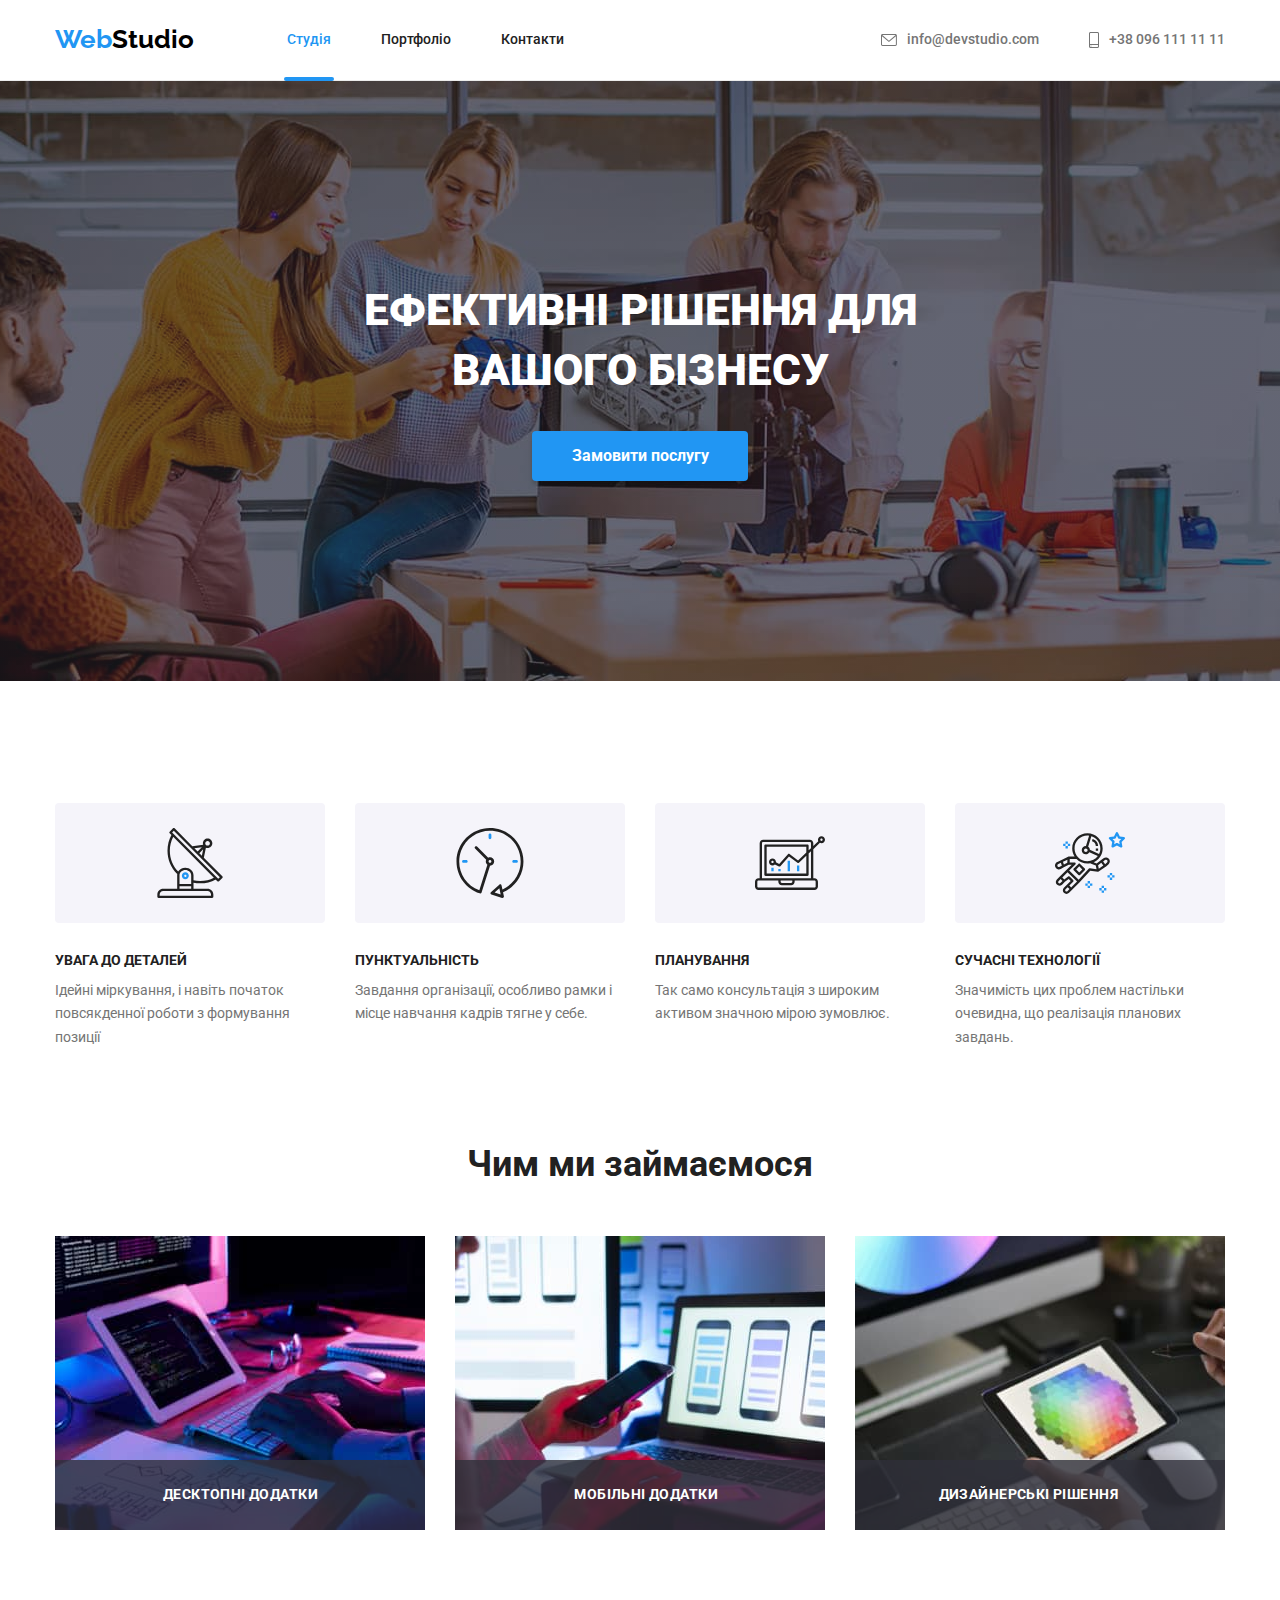
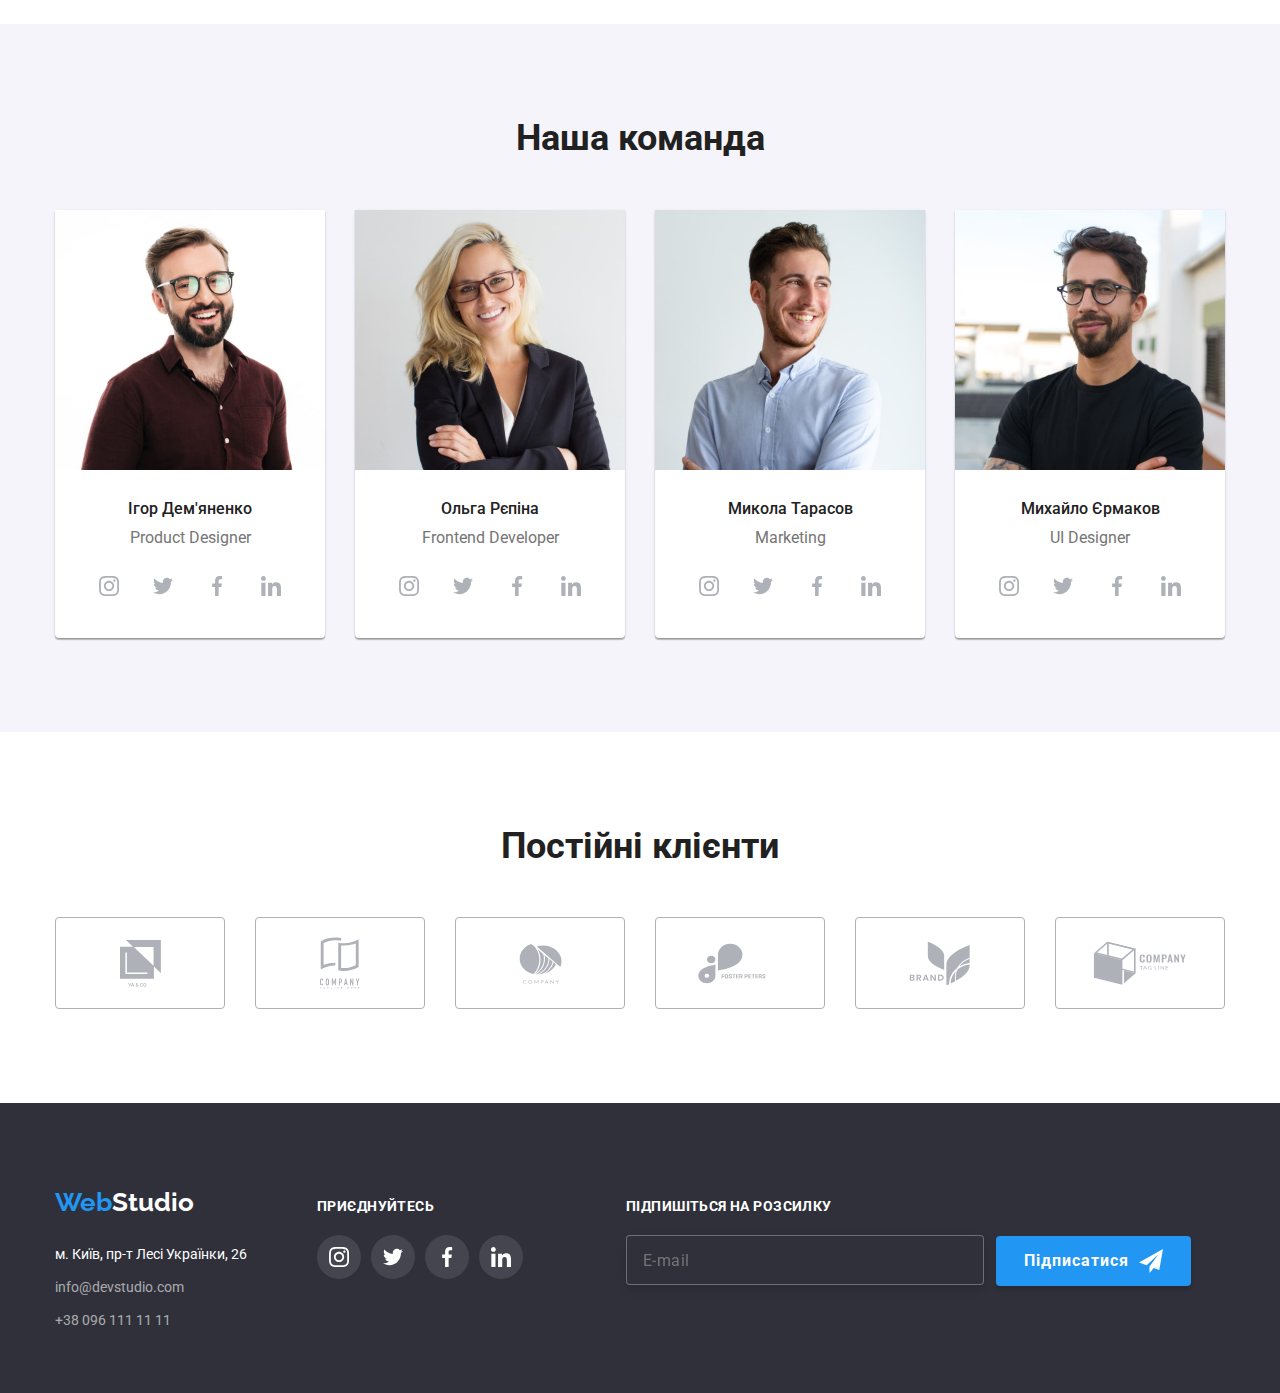
==== index.html @ d59a3d36 "Two section BEM" ====
<!DOCTYPE html>
<html lang="uk">
  <head>
    <meta charset="UTF-8" />
    <meta http-equiv="X-UA-Compatible" content="IE=edge" />
    <meta name="viewport" content="width=device-width, initial-scale=1.0" />
    <title>Студия</title>
    <link rel="preconnect" href="https://fonts.googleapis.com" />
    <link rel="preconnect" href="https://fonts.gstatic.com" crossorigin />
    <link
      href="https://fonts.googleapis.com/css2?family=Raleway:wght@700&family=Roboto:wght@400;500;700;900&display=swap"
      rel="stylesheet"
    />
    <link
      rel="stylesheet"
      href="https://cdnjs.cloudflare.com/ajax/libs/modern-normalize/1.1.0/modern-normalize.min.css"
    />
    <link rel="stylesheet" href="./css/styles.css" />
  </head>
  <body>
    <!-- Header -->
    <header class="header">
      <div class="container flex-container">
        <nav class="flex-container">
          <a href="#" class="logo">Web<span class="slogan">Studio</span></a>
          <ul class="site-nav flex-container">
            <li class="site-nav__list">
              <a href="#" class="site-nav__link site-nav__link--current"
                >Студія</a
              >
            </li>
            <li class="site-nav__list">
              <a href="./portfolio.html" class="site-nav__link">Портфоліо</a>
            </li>
            <li class="site-nav__list">
              <a href="#" class="site-nav__link">Контакти</a>
            </li>
          </ul>
        </nav>
        <ul class="auth-nav flex-container">
          <li class="auth-nav__list">
            <a href="mailto:info@devstudio.com" class="auth-nav__copy"
              ><svg width="16" height="12" class="auth-nav__envelope">
                <use xlink:href="./images/icons.svg#icon-envelope"></use></svg
              >info@devstudio.com</a
            >
          </li>
          <li class="auth-nav__list">
            <a href="tel:+380961111111" class="auth-nav__copy"
              ><svg width="10" height="16" class="auth-nav__smartphone">
                <use xlink:href="./images/icons.svg#icon-smartphone"></use></svg
              >+38 096 111 11 11</a
            >
          </li>
        </ul>
      </div>
    </header>
    <main>
      <!-- Hero -->
      <section class="section hero">
        <h1 class="heading">Ефективні рішення для вашого бізнесу</h1>
        <button type="button" class="btn" data-modal-open>
          Замовити послугу
        </button>
        <div class="backdrop is-hidden" data-modal>
          <div class="modal">
            <button class="modal__stud" data-modal-close>
              <svg width="18" height="18">
                <use xlink:href="./images/icons.svg#icon-close"></use>
              </svg>
            </button>
            <p class="modal__title">Залиште свої дані, ми вам передзвонимо</p>
            <form class="form">
              <span class="form__text">Ім'я</span>
              <label class="form__field">
                <input class="form__input" type="text" name="name" required />
                <svg width="18" height="18" class="form__svg">
                  <use xlink:href="./images/icons.svg#icon-person"></use>
                </svg>
              </label>
              <span class="form__text">Телефон</span>
              <label class="form__field">
                <input class="form__input" type="tel" name="tel" />
                <svg width="18" height="18" class="form__svg">
                  <use xlink:href="./images/icons.svg#icon-phone"></use>
                </svg>
              </label>
              <span class="form__text">Пошта</span>
              <label class="form__field">
                <input class="form__input" type="email" name="email" />
                <svg width="18" height="18" class="form__svg">
                  <use xlink:href="./images/icons.svg#icon-email"></use>
                </svg>
              </label>
              <span class="form__text">Коментар</span>
              <label class="form__field">
                <textarea
                  name="coment"
                  rows="5"
                  placeholder="Введіть текст"
                  id="coment"
                  class="form__coment"
                ></textarea>
              </label>
              <label class="form__label">
                <input type="checkbox" name="checkbox" class="form__checkbox" />
                <svg width="16" height="15" class="form__icon">
                  <use xlink:href="./images/icons.svg#icon-check"></use>
                </svg>
                <span class="form__desk"
                  >Погоджуюся з розсилкою та приймаю</span
                >
                <a href="" class="form__link">Умови договору</a></label
              >
              <button type="submit" class="submit">Відправити</button>
            </form>
          </div>
        </div>
      </section>
      <!-- One Section -->
      <section class="section features">
        <div class="container">
          <h2 class="visually-hidden">Наші особливості</h2>
          <ul class="post">
            <li class="post__list">
              <div class="post__svg">
                <svg width="70" height="70">
                  <use xlink:href="./images/icons.svg#icon-antenna"></use>
                </svg>
              </div>
              <h3 class="post__title">Увага до деталей</h3>
              <p class="post__text">
                Ідейні міркування, і навіть початок повсякденної роботи з
                формування позиції
              </p>
            </li>
            <li class="post__list">
              <div class="post__svg">
                <svg width="70" height="70">
                  <use xlink:href="./images/icons.svg#icon-clock"></use>
                </svg>
              </div>
              <h3 class="post__title">Пунктуальність</h3>
              <p class="post__text">
                Завдання організації, особливо рамки і місце навчання кадрів
                тягне у себе.
              </p>
            </li>
            <li class="post__list">
              <div class="post__svg">
                <svg width="70" height="70">
                  <use xlink:href="./images/icons.svg#icon-diagram"></use>
                </svg>
              </div>
              <h3 class="post__title">Планування</h3>
              <p class="post__text">
                Так само консультація з широким активом значною мірою зумовлює.
              </p>
            </li>
            <li class="post__list">
              <div class="post__svg">
                <svg width="70" height="70">
                  <use xlink:href="./images/icons.svg#icon-astronaut"></use>
                </svg>
              </div>
              <h3 class="post__title">Сучасні технології</h3>
              <p class="post__text">
                Значимість цих проблем настільки очевидна, що реалізація
                планових завдань.
              </p>
            </li>
          </ul>
        </div>
      </section>
      <!-- Two Section -->
      <section class="section wrap">
        <div class="container">
          <h2 class="title">Чим ми займаємося</h2>
          <ul class="label">
            <li class="label__list">
              <img
                src="./images/img1.jpg"
                alt="Планшет і клавіатура"
                width="370"
                class="label__image"
              />
              <p class="label__text">Десктопні додатки</p>
            </li>
            <li class="label__list">
              <img
                src="./images/img2.jpg"
                alt="Ноутбук"
                width="370"
                class="label__image"
              />
              <p class="label__text">Мобільні додатки</p>
            </li>
            <li class="label__list">
              <img
                src="./images/img3.jpg"
                alt="Планшет"
                width="370"
                class="label__image"
              />
              <p class="label__text">Дизайнерські рішення</p>
            </li>
          </ul>
        </div>
      </section>
      <!-- Three Section -->
      <section class="section team">
        <div class="container">
          <h2 class="title">Наша команда</h2>
          <ul class="list-ttl">
            <li class="items">
              <img
                src="./images/img4.jpg"
                alt="Дизайнер продукту"
                width="270"
                class="img"
              />
              <h3 class="team-title">Ігор Дем'яненко</h3>
              <p class="team-sub" lang="en">Product Designer</p>
              <ul class="team-social">
                <li class="social-item">
                  <a class="icon-shape" href=""
                    ><svg
                      viewBox="0 0 100 100"
                      width="20"
                      height="20"
                      class="shape-item"
                    >
                      <use
                        xlink:href="./images/icons.svg#icon-instagram"
                      ></use></svg
                  ></a>
                </li>
                <li class="social-item">
                  <a class="icon-shape" href=""
                    ><svg
                      viewBox="0 0 100 100"
                      width="20"
                      height="20"
                      class="shape-item"
                    >
                      <use
                        xlink:href="./images/icons.svg#icon-twitter"
                      ></use></svg
                  ></a>
                </li>
                <li class="social-item">
                  <a class="icon-shape" href=""
                    ><svg
                      viewBox="0 0 100 100"
                      width="20"
                      height="20"
                      class="shape-item"
                    >
                      <use
                        xlink:href="./images/icons.svg#icon-facebook"
                      ></use></svg
                  ></a>
                </li>
                <li class="social-item">
                  <a class="icon-shape" href=""
                    ><svg
                      viewBox="0 0 100 100"
                      width="20"
                      height="20"
                      class="shape-item"
                    >
                      <use
                        xlink:href="./images/icons.svg#icon-linkedin"
                      ></use></svg
                  ></a>
                </li>
              </ul>
            </li>
            <li class="items">
              <img
                src="./images/img22.jpg"
                alt="Розробник"
                width="270"
                class="img"
              />
              <h3 class="team-title">Ольга Рєпіна</h3>
              <p class="team-sub" lang="en">Frontend Developer</p>
              <ul class="team-social">
                <li class="social-item">
                  <a class="icon-shape" href=""
                    ><svg
                      viewBox="0 0 100 100"
                      width="20"
                      height="20"
                      class="shape-item"
                    >
                      <use
                        xlink:href="./images/icons.svg#icon-instagram"
                      ></use></svg
                  ></a>
                </li>
                <li class="social-item">
                  <a class="icon-shape" href=""
                    ><svg
                      viewBox="0 0 100 100"
                      width="20"
                      height="20"
                      class="shape-item"
                    >
                      <use
                        xlink:href="./images/icons.svg#icon-twitter"
                      ></use></svg
                  ></a>
                </li>
                <li class="social-item">
                  <a class="icon-shape" href=""
                    ><svg
                      viewBox="0 0 100 100"
                      width="20"
                      height="20"
                      class="shape-item"
                    >
                      <use
                        xlink:href="./images/icons.svg#icon-facebook"
                      ></use></svg
                  ></a>
                </li>
                <li class="social-item">
                  <a class="icon-shape" href=""
                    ><svg
                      viewBox="0 0 100 100"
                      width="20"
                      height="20"
                      class="shape-item"
                    >
                      <use
                        xlink:href="./images/icons.svg#icon-linkedin"
                      ></use></svg
                  ></a>
                </li>
              </ul>
            </li>

            <li class="items">
              <img
                src="./images/img6.jpg"
                alt="Маркетолог"
                width="270"
                class="img"
              />
              <h3 class="team-title">Микола Тарасов</h3>
              <p class="team-sub" lang="en">Marketing</p>
              <ul class="team-social">
                <li class="social-item">
                  <a class="icon-shape" href=""
                    ><svg
                      viewBox="0 0 100 100"
                      width="20"
                      height="20"
                      class="shape-item"
                    >
                      <use
                        xlink:href="./images/icons.svg#icon-instagram"
                      ></use></svg
                  ></a>
                </li>
                <li class="social-item">
                  <a class="icon-shape" href=""
                    ><svg
                      viewBox="0 0 100 100"
                      width="20"
                      height="20"
                      class="shape-item"
                    >
                      <use
                        xlink:href="./images/icons.svg#icon-twitter"
                      ></use></svg
                  ></a>
                </li>
                <li class="social-item">
                  <a class="icon-shape" href=""
                    ><svg
                      viewBox="0 0 100 100"
                      width="20"
                      height="20"
                      class="shape-item"
                    >
                      <use
                        xlink:href="./images/icons.svg#icon-facebook"
                      ></use></svg
                  ></a>
                </li>
                <li class="social-item">
                  <a class="icon-shape" href=""
                    ><svg
                      viewBox="0 0 100 100"
                      width="20"
                      height="20"
                      class="shape-item"
                    >
                      <use
                        xlink:href="./images/icons.svg#icon-linkedin"
                      ></use></svg
                  ></a>
                </li>
              </ul>
            </li>
            <li class="items">
              <img
                src="./images/img7.jpg"
                alt="Дизайнер"
                width="270"
                class="img"
              />
              <h3 class="team-title">Михайло Єрмаков</h3>
              <p class="team-sub" lang="en">UI Designer</p>
              <ul class="team-social">
                <li class="social-item">
                  <a class="icon-shape" href=""
                    ><svg
                      viewBox="0 0 100 100"
                      width="20"
                      height="20"
                      class="shape-item"
                    >
                      <use
                        xlink:href="./images/icons.svg#icon-instagram"
                      ></use></svg
                  ></a>
                </li>
                <li class="social-item">
                  <a class="icon-shape" href=""
                    ><svg
                      viewBox="0 0 100 100"
                      width="20"
                      height="20"
                      class="shape-item"
                    >
                      <use
                        xlink:href="./images/icons.svg#icon-twitter"
                      ></use></svg
                  ></a>
                </li>
                <li class="social-item">
                  <a class="icon-shape" href=""
                    ><svg
                      viewBox="0 0 100 100"
                      width="20"
                      height="20"
                      class="shape-item"
                    >
                      <use
                        xlink:href="./images/icons.svg#icon-facebook"
                      ></use></svg
                  ></a>
                </li>
                <li class="social-item">
                  <a class="icon-shape" href=""
                    ><svg
                      viewBox="0 0 100 100"
                      width="20"
                      height="20"
                      class="shape-item"
                    >
                      <use
                        xlink:href="./images/icons.svg#icon-linkedin"
                      ></use></svg
                  ></a>
                </li>
              </ul>
            </li>
          </ul>
        </div>
      </section>
      <!-- Four section-->
      <section class="section">
        <div class="container">
          <h2 class="title">Постійні клієнти</h2>
          <ul class="clients">
            <li class="clients-list">
              <a href="" class="clients-link"
                ><svg width="41" height="47" class="icon-logo">
                  <use xlink:href="./images/icons.svg#icon-Logo-1"></use></svg
              ></a>
            </li>
            <li class="clients-list">
              <a href="" class="clients-link"
                ><svg width="40" height="52" class="icon-logo">
                  <use xlink:href="./images/icons.svg#icon-Logo-2"></use></svg
              ></a>
            </li>
            <li class="clients-list">
              <a href="" class="clients-link"
                ><svg width="43" height="41" class="icon-logo">
                  <use xlink:href="./images/icons.svg#icon-Logo-3"></use></svg
              ></a>
            </li>
            <li class="clients-list">
              <a href="" class="clients-link"
                ><svg width="84" height="41" class="icon-logo">
                  <use xlink:href="./images/icons.svg#icon-Logo-4"></use></svg
              ></a>
            </li>
            <li class="clients-list">
              <a href="" class="clients-link"
                ><svg width="62" height="45" class="icon-logo">
                  <use xlink:href="./images/icons.svg#icon-Logo-5"></use></svg
              ></a>
            </li>
            <li class="clients-list">
              <a href="" class="clients-link"
                ><svg width="94" height="44" class="icon-logo">
                  <use xlink:href="./images/icons.svg#icon-Logo-6"></use></svg
              ></a>
            </li>
          </ul>
        </div>
      </section>
    </main>
    <!-- Footer -->
    <footer class="footer">
      <div class="container meta">
        <div class="col">
          <a href="#" class="logo">Web<span class="caption">Studio</span></a>
          <address>
            <ul class="content">
              <li class="content-link">
                <a
                  href="https://goo.gl/maps/CPtrU1FHBa2aNyZL9"
                  target="_blank"
                  rel="noopener noreferrer"
                  class="text"
                >
                  м. Київ, пр-т Лесі Українки, 26
                </a>
              </li>
              <li class="content-link">
                <a href="mailto:info@devstudio.com" class="copyright"
                  >info@devstudio.com</a
                >
              </li>
              <li class="content-link">
                <a href="tel:+380961111111" class="copyright"
                  >+38 096 111 11 11</a
                >
              </li>
            </ul>
          </address>
        </div>
        <div class="aside">
          <h2 class="aside-ttl">приєднуйтесь</h2>
          <ul class="aside-list">
            <li class="aside-link">
              <a href="" class="avatar">
                <svg width="20" height="20" class="avatar-item">
                  <use xlink:href="./images/icons.svg#icon-instagram"></use>
                </svg>
              </a>
            </li>
            <li class="aside-link">
              <a href="" class="avatar">
                <svg width="20" height="20" class="avatar-item">
                  <use xlink:href="./images/icons.svg#icon-twitter"></use>
                </svg>
              </a>
            </li>
            <li class="aside-link">
              <a href="" class="avatar">
                <svg width="20" height="20" class="avatar-item">
                  <use xlink:href="./images/icons.svg#icon-facebook"></use>
                </svg>
              </a>
            </li>
            <li class="aside-link">
              <a href="" class="avatar">
                <svg width="20" height="20" class="avatar-item">
                  <use xlink:href="./images/icons.svg#icon-linkedin"></use>
                </svg>
              </a>
            </li>
          </ul>
        </div>
        <div class="subscribe">
          <h2 class="aside-ttl">Підпишіться на розсилку</h2>
          <div class="grid">
            <form>
              <input
                class="mail"
                type="email"
                name="email"
                placeholder="E-mail"
              />
            </form>
            <button type="button" class="send">
              <span class="send-link">Підписатися</span>
              <svg width="24" height="24">
                <use xlink:href="./images/icons.svg#icon-send"></use>
              </svg>
            </button>
          </div>
        </div>
      </div>
    </footer>
    <script src="./js/modal.js"></script>
  </body>
</html>
---- css/styles.css ----
/* Root */

:root {
  --logo-color: #2196F3;
  --logo-secondary-color: #188CE8;
  --black-color: #000000;
  --brand-color: #F5F5F5;
  --nav-color: #FFFFFF;
  --headfoot-color: #2F303A;
  --fsection-color: #F5F4FA;
  --icons-color: #AFB1B8;

  --main-font-color: #212121;
  --second-font-color: #757575;

  --border-color: #ECECEC;
  --border-secondary-color: #EEEEEE;
}

/* Body */

body {
  color: var(--main-font-color);
  background-color: var(--nav-color);
  font-family: 'Roboto', sans-serif;
}

ul {
  padding: 0;
  margin: 0;
  list-style: none;
}

h1,
h2,
h3,
h4,
h5,
h6,
p {
  margin-top: 0;
  margin-bottom: 0;
}

                         /* Container, Section */

.container {
  width: 1200px;
  margin: 0 auto;
  padding-left: 15px;
  padding-right: 15px;
}

.section {
  padding-top: 94px;
  padding-bottom: 94px;
}

.section.hero {
  padding-top: 200px;
  padding-bottom: 200px;
  text-align: center;
}

.section.features {
  padding-bottom: 47px;
}

.section.wrap {
  padding-top: 47px;
}

                                     /*  Header*/

.header {
  border-bottom: 1px solid var(--border-color);
}

.flex-container {
  display: flex;
  align-items: center;
}

.logo {
  display: inline-block;
  padding: 24px 0 25px;
  color: var(--logo-color);
  text-decoration: none;
  font-family: 'Raleway', sans-serif;
  font-size: 26px;
  font-weight: 700;
  line-height: 1.19;
}

.slogan {
  color: var(--black-color);
}

.site-nav {
  display: flex;
  margin-left: 93px;
}

.site-nav__list,
.auth-nav__list {
  position: relative;
}

.site-nav__list:not(:last-child) {
  margin-right: 50px;
}

.site-nav__link {
  display: block;
  padding-top: 32px;
  padding-bottom: 32px;

  color: var(--main-font-color);
  text-decoration: none;
  font-size: 14px;
  font-weight: 500;
  line-height: 1.14;
  transition: color 250ms cubic-bezier(0.4, 0, 0.2, 1);
}

.site-nav__link--current {
  color: var(--logo-color);  
}

.site-nav__link--current::after {
  content: '';
  position: absolute;
  display: block;
  width: calc(100% + 6px);
  left: -3px;
  height: 4px;
  bottom: -1px;
  background: var(--logo-color);
  border-radius: 2px;
}

.site-nav__link:hover,
.site-nav__link:focus {
  color: var(--logo-color);
}

.auth-nav {
  display: flex;
  margin-left: auto;
}

.auth-nav__list:not(:last-child) {
  margin-right: 50px;
}

.auth-nav__copy {
  display: inline-flex;
  align-items: center;
  padding-top: 32px;
  padding-bottom: 32px;

  color: var(--second-font-color);
  text-decoration: none;
  font-size: 14px;
  font-weight: 500;
  line-height: 1.14;
  transition: color 250ms cubic-bezier(0.4, 0, 0.2, 1);
}

.auth-nav__copy:hover,
.auth-nav__copy:focus {
  color: var(--logo-color);
}

.auth-nav__envelope {
  margin-right: 10px;
  fill: var(--second-font-color);
  transition: 250ms cubic-bezier(0.4, 0, 0.2, 1);
}

.auth-nav__smartphone {
  margin-right: 10px;
  fill: var(--second-font-color);
  transition: 250ms cubic-bezier(0.4, 0, 0.2, 1);
}
.auth-nav__copy:hover .auth-nav__envelope,
.auth-nav__copy:focus .auth-nav__envelope {
  fill: var(--logo-color);
}

.auth-nav__copy:hover .auth-nav__smartphone,
.auth-nav__copy:focus .auth-nav__smartphone {
  fill: var(--logo-color);
}


                               /* Hero */


.hero {
  background-color: var(--headfoot-color);
  background-image: linear-gradient(rgba(47, 48, 58, 0.4), rgba(47, 48, 58, 0.4)), url(../images/header.jpg);
  background-size: cover;
  background-repeat: no-repeat;
  background-position: center;
  height: 600px;
  max-width: 1600px;
  margin-left: auto;
  margin-right: auto;
}

.heading {
  max-width: 696px;
  margin: 0 auto 30px;
  color: var(--nav-color);
  font-size: 44px;
  font-weight: 900;
  line-height: 1.36;
  text-transform: uppercase;
}

.btn {
  padding: 10px 32px;
  min-width: 216px;

  background-color: var(--logo-color);
  color: var(--nav-color);
  box-shadow: 0px 4px 4px rgba(0, 0, 0, 0.15);
  border-radius: 4px;
  border: none;

  font-size: 16px;
  font-weight: 700;
  line-height: 1.87;
  cursor: pointer;
  transition: background-color 250ms cubic-bezier(0.4, 0, 0.2, 1);
}

.btn:hover,
.btn:focus {
  background-color: var(--logo-secondary-color);
}

                                        /* Modal */

.backdrop {
  position: fixed;
  top: 0;
  left: 0;

  width: 100%;
  height: 100%;
  background-color: rgba(0, 0, 0, 0.2);
  opacity: 1;
  z-index: 1;
  transition: opacity 250ms cubic-bezier(0.4, 0, 0.2, 1),
    visibility 250 cubic-bezier(0.4, 0, 0.2, 1);
}

.backdrop.is-hidden {
  opacity: 0;
  visibility: hidden;
  pointer-events: none;
}

.modal {
  position: absolute;
  top: 50%;
  left: 50%;
  transform: translate(-50%, -50%);

  width: 528px;
  height: 581px;
  padding: 40px;
  background-color: var(--nav-color);
  box-shadow: 0px 1px 3px rgba(0, 0, 0, 0.12), 0px 1px 1px rgba(0, 0, 0, 0.14), 0px 2px 1px rgba(0, 0, 0, 0.2);
  border-radius: 4px;
}

.modal__stud {
  position: absolute;
  right: 8px;
  top: 8px;
  display: flex;
  align-items: center;
  width: 30px;
  height: 30px;
  margin-left: auto;

  background-color: var(--nav-color);
  border: 1px solid rgba(0, 0, 0, 0.1);
  border-radius: 50%;
  cursor: pointer;
  transition: fill 250ms cubic-bezier(0.4, 0, 0.2, 1);
}

.modal__stud:hover,
.modal__stud:focus {
  fill: var(--logo-color);
}

.modal__title{
  margin-bottom: 12px;
  font-weight: 700;
  font-size: 20px;
  line-height: 1.15;
  letter-spacing: 0.03em;
  text-align: center;
  color: var(--main-font-color);
}
 
                                  /* Form */

.form {
  margin-left: auto;
  margin-right: auto;
}

.form__text {
  display: block;
  margin-bottom: 4px;

  text-align: left;
  font-size: 12px;
  letter-spacing: 0.01em;
  font-weight: 400;
  line-height: 1.17;
  color: var(--second-font-color);
}

.form__field {
  position: relative;
  display: flex;
  flex-direction: column;
  margin-bottom: 10px;
  
  cursor: pointer;
}

.form__input {
  padding: 12px 42px;
  height: 40px;
  width: 100%;
  
  border-radius: 4px;
  border: 1px solid rgba(33, 33, 33, 0.2);
  outline: none;
  transition: border 250ms cubic-bezier(0.4, 0, 0.2, 1);
  cursor: pointer;
}

.form__input:hover,
.form__input:focus {
  border: 1px solid var(--logo-color);
}

.form__svg {
  position: absolute;
  top: 50%;
  transform: translateY(-50%);
  left: 12px;
  transition: fill 250ms cubic-bezier(0.4, 0, 0.2, 1);
}

.form__input:hover+.form__svg,
.form__input:focus+.form__svg {
  fill: var(--logo-color);
}

.form__coment {
  margin-bottom: 20px;
  border: 1px solid rgba(33, 33, 33, 0.2);
  border-radius: 4px;
  padding: 12px 16px;
  resize: none;
  height: 120px;
  transition: border 250ms cubic-bezier(0.4, 0, 0.2, 1);
  cursor: pointer;
}

.form__coment::placeholder {
  font-size: 12px;
  line-height: 1.17;
  letter-spacing: 0.01em;
  color: rgba(117, 117, 117, 0.5);
}

.form__coment:hover,
.form__coment:focus {
  outline: none;
  border: 1px solid var(--logo-color);
}

.form__label {
  display: flex;
  justify-content: center;
  align-items: center;
  margin-bottom: 30px;
  cursor: pointer;
}

.form__checkbox {
  -webkit-appearance: none;
  -moz-appearance: none;
  appearance: none;

}

.form__icon {
  width: 16px;
  height: 15px;
  margin-right: 7px;
  border: 2px solid black;
  border-radius: 2px;
  transition: 250ms cubic-bezier(0.4, 0, 0.2, 1);
}


.form__checkbox:checked+.form__icon {
  background-color: #2196F3;
  border-radius: 2px;
  border-color: #2196F3;
}

.form__desk {
  font-size: 14px;
  line-height: 1.71;
  letter-spacing: 0.03em;
  color: var(--second-font-color);
}

.form__link {
  color: var(--logo-color);
  font-size: 14px;
  line-height: 1.71;
  letter-spacing: 0.03em;
}

.submit {
  padding: 10px 52px;
  min-width: 200px;
  background-color: var(--logo-color);
  color: var(--nav-color);
  box-shadow: 0px 4px 4px rgba(0, 0, 0, 0.15);
  border-radius: 4px;
  border: none;
  font-size: 16px;
  font-weight: 700;
  line-height: 1.87;
  cursor: pointer;
  transition: background-color 250ms cubic-bezier(0.4, 0, 0.2, 1);
}

.submit:hover,
.submit:focus {
  background-color: var(--logo-secondary-color);
}

                                 /* One Section */

.visually-hidden {
  transform: scale(0);
}

.post {
  display: flex;
}

.post__list {
  width: calc(100% - 90px / 4);
}

.post__list:not(:last-child) {
  margin-right: 30px;
}

.post__svg {
  display: flex;
  justify-content: center;
  align-items: center;
  background-color: var(--fsection-color);
  height: 120px;
  margin-bottom: 30px;
  border-radius: 4px;
}

.post__title {
  margin-bottom: 10px;

  color: var(--main-font-color);
  font-size: 14px;
  font-weight: 700;
  line-height: 1.14;
  text-transform: uppercase;
}

.post__text {
  color: var(--second-font-color);
  font-size: 14px;
  line-height: 1.71;
  text-align: left;
}

                                        /* Two Section */

.title {
  font-size: 36px;
  font-weight: 700;
  line-height: 1.16;
  text-align: center;

  margin-bottom: 50px;
}

.label {
  display: flex;
}

.label__list::before {
  content: '';
  position: absolute;
  width: 100%;
  height: 70px;
  bottom: 0;
  background: rgba(47, 48, 58, 0.8);
}

.label__list {
  margin-right: 30px;
  width: calc(100% - 60px / 3);
  position: relative;
}

.label__image {
  display: block;
}

.label__text {
  position: absolute;
  font-size: 14px;
  text-transform: uppercase;
  font-weight: 700;
  line-height: 1.14;
  letter-spacing: 0.03em;
  bottom: 27px;
  right: 107px;
  color: var(--nav-color);
}

/* Three Section */

.team {
  background-color: var(--fsection-color);
}

.list-ttl {
  display: flex;
}

.list-ttl .items {
  background-color: var(--nav-color);
  box-shadow: 0px 1px 3px rgba(0, 0, 0, 0.12),
    0px 1px 1px rgba(0, 0, 0, 0.14),
    0px 2px 1px rgba(0, 0, 0, 0.2);
  border-radius: 0px 0px 4px 4px;
  text-align: center;
  width: calc(100% - 90px / 4);
}

.list-ttl .items:not(:last-child) {
  margin-right: 30px;
}

.team-title {
  color: var(--main-font-color);
  font-weight: 500;
  font-size: 16px;
  line-height: 1.18;

  margin-bottom: 10px;
}

.team-sub {
  color: var(--second-font-color);
  font-size: 16px;
  line-height: 1.18;

  margin-bottom: 16px;
}

.img {
  display: block;
  margin-bottom: 30px;
}

.team-social {
  display: flex;
  justify-content: center;
  gap: 10px;
}

.icon-shape {
  display: flex;
  justify-content: center;
  align-items: center;
  width: 44px;
  height: 44px;
  border-radius: 50%;

  transition: background-color 250ms cubic-bezier(0.4, 0, 0.2, 1),
    border-radius 250ms cubic-bezier(0.4, 0, 0.2, 1);
}

.social-item {
  margin-bottom: 30px;
}

.icon-shape:hover,
.icon-shape:focus {
  background-color: var(--logo-color);

}

.shape-item {
  fill: var(--icons-color)
}

.icon-shape:hover .shape-item,
.icon-shape:focus .shape-item {
  fill: var(--nav-color);
}



/* Four section */
.clients {
  display: flex;
}

.clients-list {
  width: calc(100% - 150px / 6);
  margin-right: 30px;

}

.clients-list:last-child {
  margin-right: 0;
}

.clients-link {
  display: flex;
  width: 170px;
  height: 92px;
  justify-content: center;
  align-items: center;
  border: 1px solid var(--icons-color);
  border-radius: 4px;

  transition: border-color 250ms cubic-bezier(0.4, 0, 0.2, 1);
}

.icon-logo {
  display: block;
  fill: var(--icons-color);

  transition-duration: 250ms;
  transition-property: fill;
  transition-timing-function: cubic-bezier(0.4, 0, 0.2, 1);
}

.clients-link:hover .icon-logo,
.clients-link:focus .icon-logo {
  fill: var(--logo-color);

}

.clients-link:hover,
.clients-link:focus {
  border-color: var(--logo-color);
}

/* Footer */

.footer {
  background-color: var(--headfoot-color);
  padding: 60px 0;
}

.caption {
  color: var(--nav-color);
}

.content-link:not(:last-child) {
  margin-bottom: 9px;
}

.text {
  color: var(--nav-color);
  text-decoration: none;
  font-style: normal;
  font-size: 14px;
  line-height: 1.7;

  display: inline-block;

  transition: color 250ms cubic-bezier(0.4, 0, 0.2, 1);
}

.text:hover,
.text:focus {
  color: var(--logo-color);
}

.copyright {
  color: rgba(255, 255, 255, 0.6);
  text-decoration: none;
  font-style: normal;
  font-size: 14px;
  line-height: 1.7;
  display: inline-block;

  transition: color 250ms cubic-bezier(0.4, 0, 0.2, 1);
}

.copyright:last-child {
  margin-bottom: 0;
}

.copyright:hover,
.copyright:focus {
  color: var(--logo-color);
}

.aside-ttl {
  font-size: 14px;
  text-transform: uppercase;
  font-weight: 700;
  line-height: 1.14;
  letter-spacing: 0.03em;
  color: var(--nav-color);

}

.meta {
  display: flex;
  align-items: baseline;
}

.col {
  margin-right: 70px;
}

.aside-list {
  display: flex;
  margin-top: 20px;
}

.avatar {
  display: flex;
  justify-content: center;
  align-items: center;
  margin-right: 10px;
  width: 44px;
  height: 44px;
  color: var(--nav-color);
  background-color: rgba(255, 255, 255, 0.1);
  ;
  border-radius: 50%;

  transition: background-color 250ms cubic-bezier(0.4, 0, 0.2, 1);
}

.avatar-item {
  fill: currentColor;
}

.avatar:hover,
.avatar:focus {
  background-color: var(--logo-color);
}

.subscribe {
  margin-left: 93px;
}

.mail {
  margin-top: 20px;
  padding: 15px 16px;
  background-color: var(--headfoot-color);
  border: 1px solid rgba(255, 255, 255, 0.3);
  border-radius: 4px;
  filter: drop-shadow(0px 4px 4px rgba(0, 0, 0, 0.15));
  width: 358px;
  height: 50px;
  outline: none;
  color: rgba(255, 255, 255, 0.6);
  letter-spacing: 0.03em;
  line-height: 1.25;
}

.send {
  display: flex;
  justify-content: center;
  align-items: center;
  padding: 10px 28px;
  cursor: pointer;
  height: 50px;
  background-color: var(--logo-color);
  box-shadow: 0px 4px 4px rgba(0, 0, 0, 0.15);
  border-radius: 4px;
  border: none;
  margin-left: 12px;
  transition: background-color 250ms cubic-bezier(0.4, 0, 0.2, 1);
}

.send:hover,
.send:focus {
  background-color: var(--logo-secondary-color);
}

.send-link {
  font-weight: 700;
  letter-spacing: 0.06em;
  line-height: 1.87;
  color: var(--nav-color);
  margin-right: 10px;
}

.grid {
  display: flex;
  align-items: baseline;
}


/* Portfolio Section */

.column {
  display: flex;
  justify-content: center;
  margin-bottom: 50px;
}

.column .column-link:not(:last-child) {
  margin-right: 8px;
}

.click {
  color: var(--main-font-color);
  background-color: var(--fsection-color);
  border-radius: 4px;
  border: none;


  font-family: inherit;
  font-size: 16px;
  font-weight: 500;
  line-height: 1.62;
  cursor: pointer;

  padding: 6px 22px;
  transition: background-color 250ms cubic-bezier(0.4, 0, 0.2, 1),
    color 250ms cubic-bezier(0.4, 0, 0.2, 1),
    box-shadow 250ms cubic-bezier(0.4, 0, 0.2, 1);
}

.click:hover,
.click:focus {
  background-color: var(--logo-color);
  color: var(--nav-color);
  box-shadow: 0px 3px 1px rgba(0, 0, 0, 0.1),
    0px 1px 2px rgba(0, 0, 0, 0.08),
    0px 2px 2px rgba(0, 0, 0, 0.12);
}

.project {
  display: flex;
  flex-wrap: wrap;
}

.project-link {
  width: calc((100% - 60px) / 3);

}

.wrapper {
  position: relative;
  overflow: hidden;
}

.overlay {
  position: absolute;
  top: 0;
  left: 0;
  width: 100%;
  height: 100%;
  background-color: rgba(33, 150, 243, 0.9);

  transform: translateY(100%);
  transition: 250ms cubic-bezier(0.4, 0, 0.2, 1);

}

.visit:hover .overlay,
.visit:focus .overlay {
  transform: translateY(0);
}

.visit:hover .wrapper-list,
.visit:focus .wrapper-list {
  opacity: 1;
}

.wrapper-list {
  font-size: 18px;
  line-height: 1.55;
  letter-spacing: 0.03em;

  position: absolute;
  width: 322px;
  height: 168px;
  top: 50%;
  left: 50%;
  transform: translate(-50%, -50%);
  color: var(--nav-color);
  opacity: 0;
}

.project .project-link:not(:nth-last-child(-n+3)) {
  margin-bottom: 30px;
}

.project .project-link:not(:nth-child(3n)) {
  margin-right: 30px;
}

.visit {
  text-decoration: none;
  display: block;

}

.visit:hover,
.visit:focus {
  box-shadow: 0px 1px 1px rgba(0, 0, 0, 0.12),
    0px 4px 4px rgba(0, 0, 0, 0.06),
    1px 4px 6px rgba(0, 0, 0, 0.16);
}

.project-ttl {
  color: var(--main-font-color);
  font-size: 18px;
  font-weight: 700;
  line-height: 2;
  padding-top: 20px;
  padding-bottom: 4px;
}

.project-list {
  color: var(--second-font-color);
  font-size: 16px;
  line-height: 1.87;

  margin-top: 0;
  margin-bottom: 0;
  padding-bottom: 20px;
}

.description {
  padding-left: 24px;
  padding-right: 24px;
  border-bottom: 1px solid var(--border-secondary-color);
  border-right: 1px solid var(--border-secondary-color);
  border-left: 1px solid var(--border-secondary-color);
}

.image {
  display: block;
}
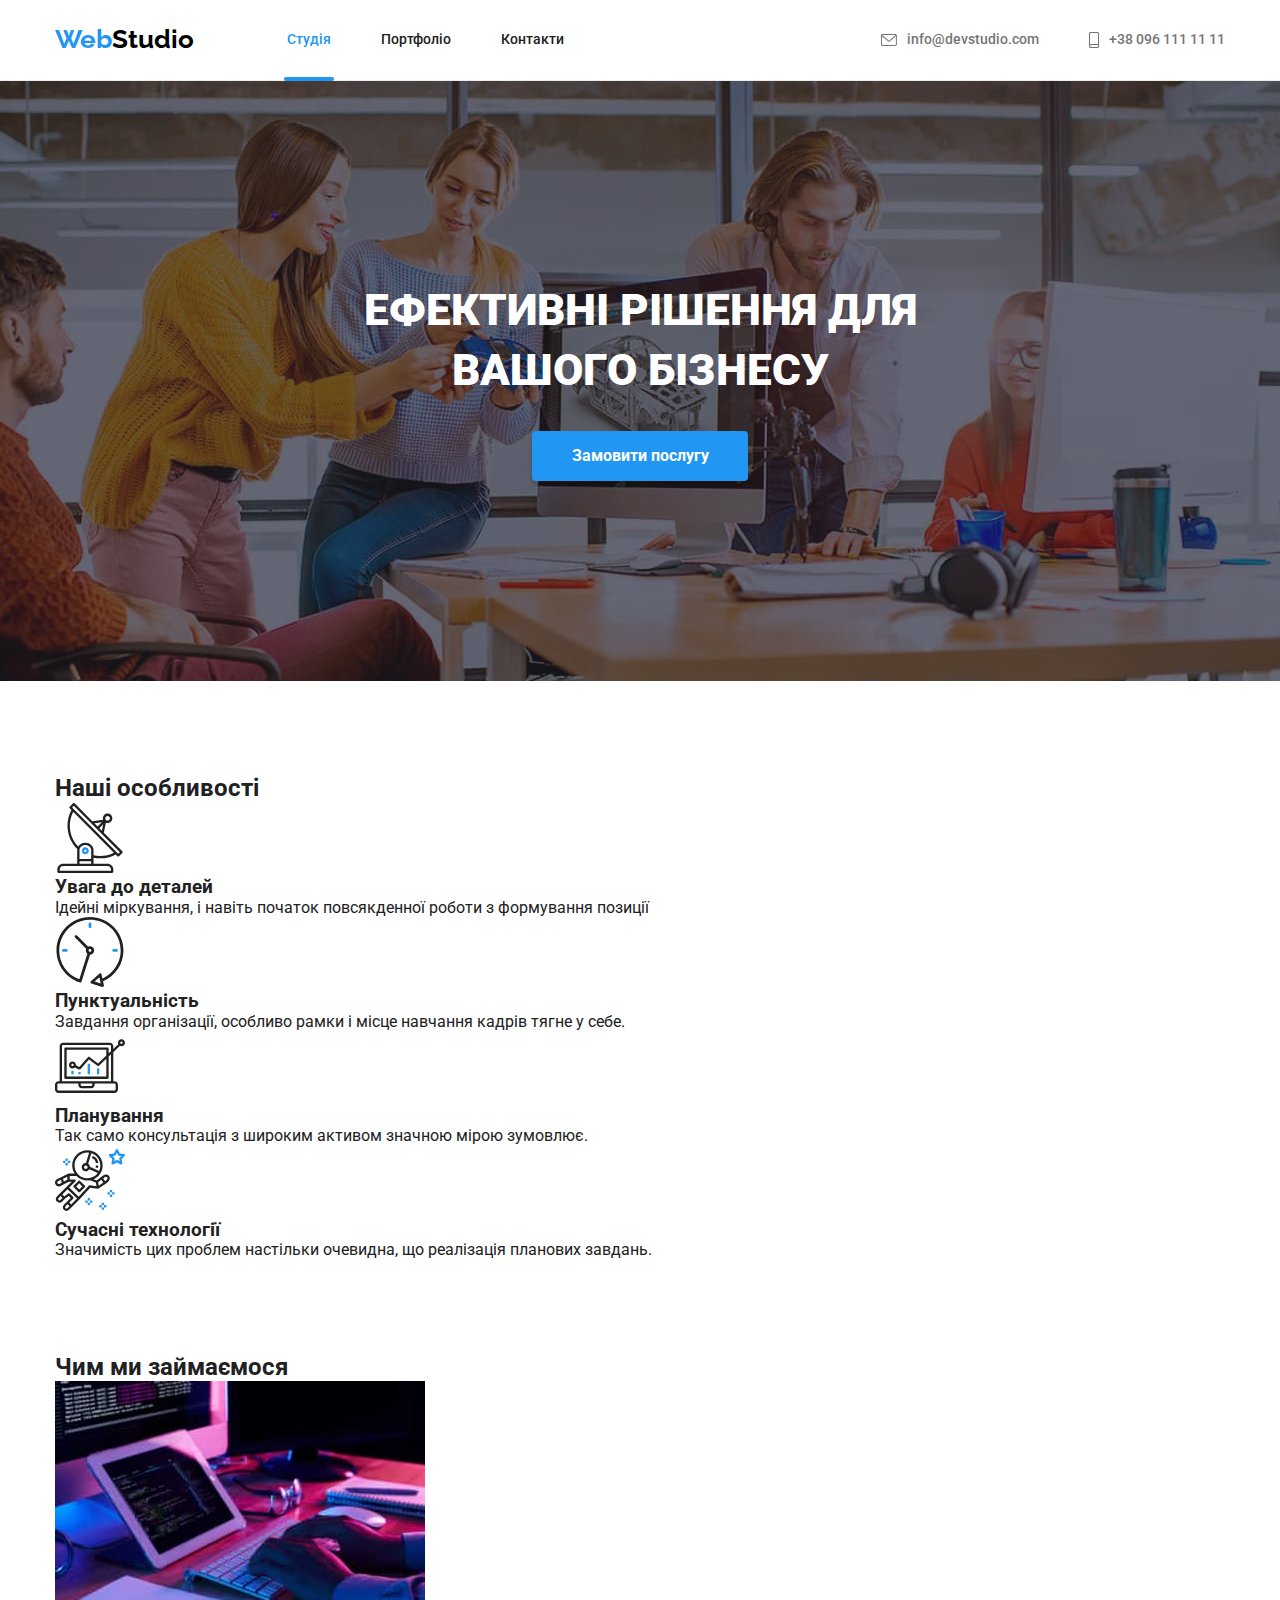
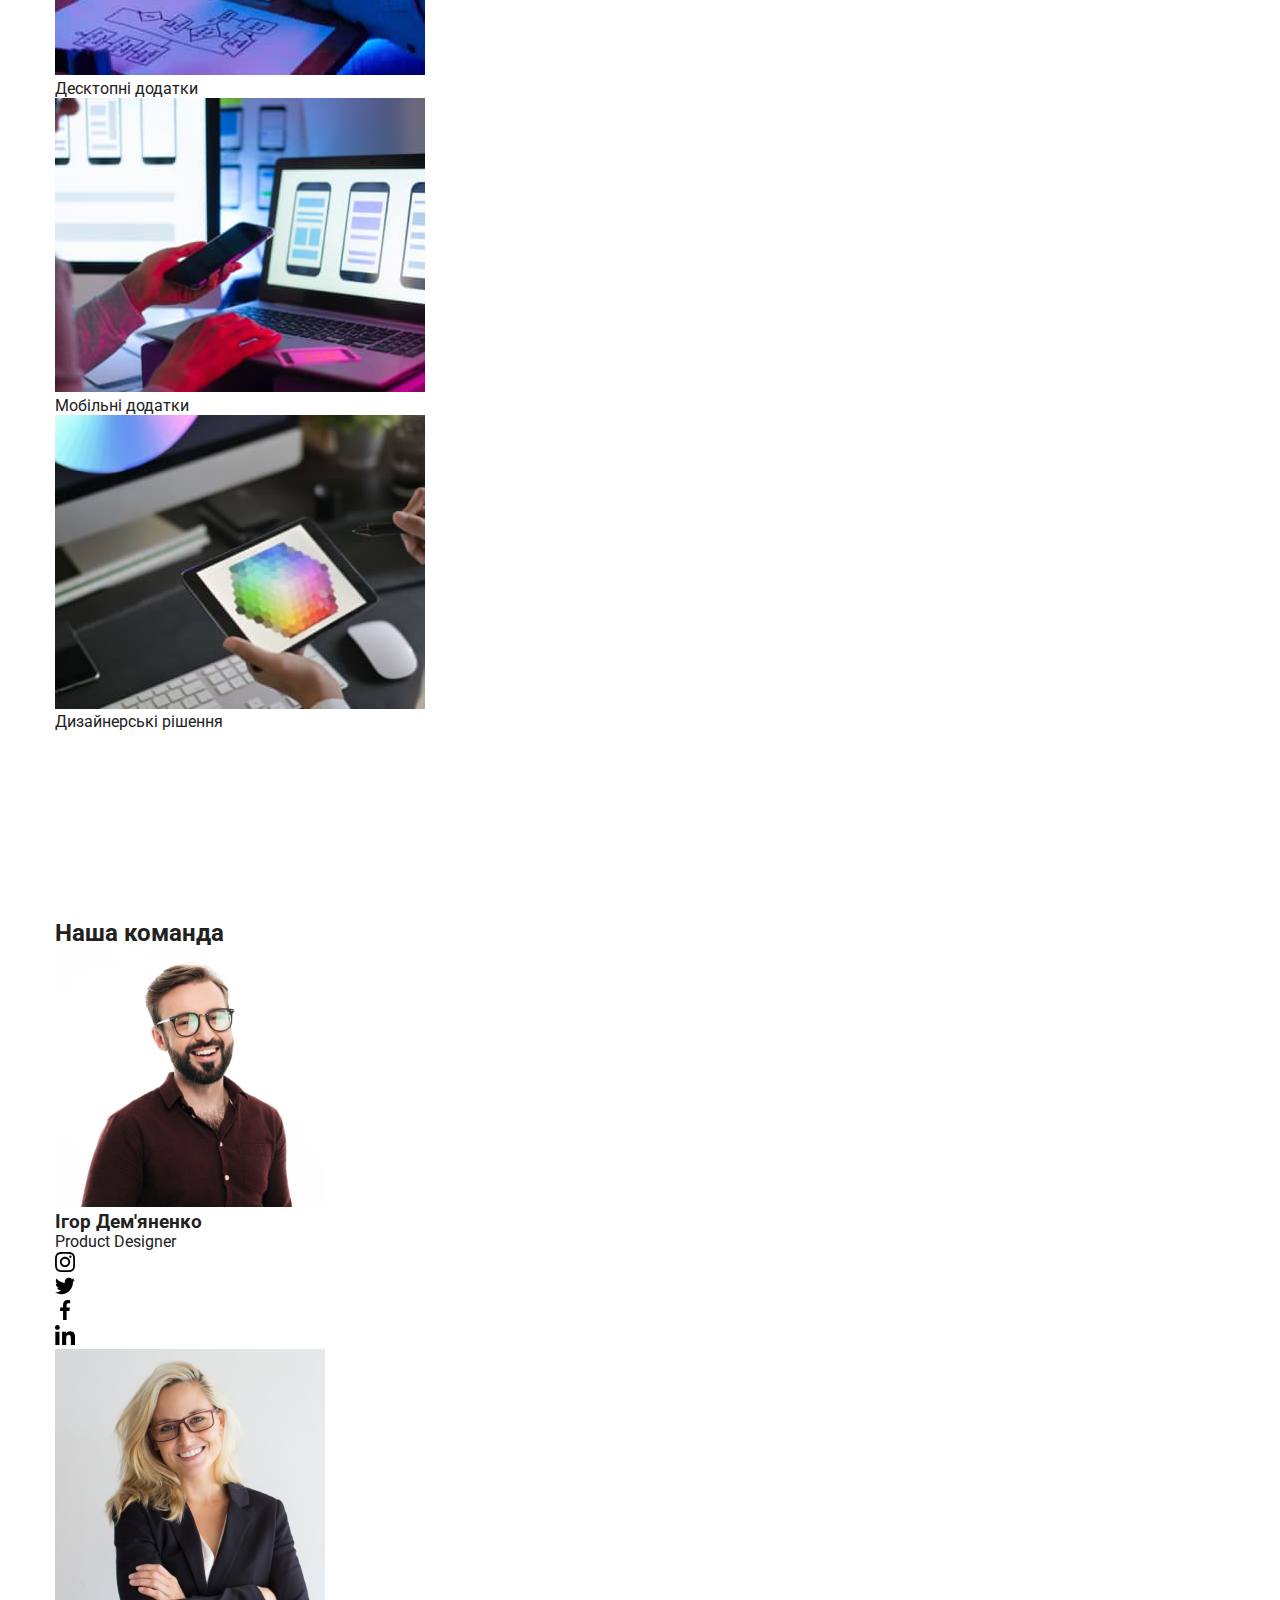
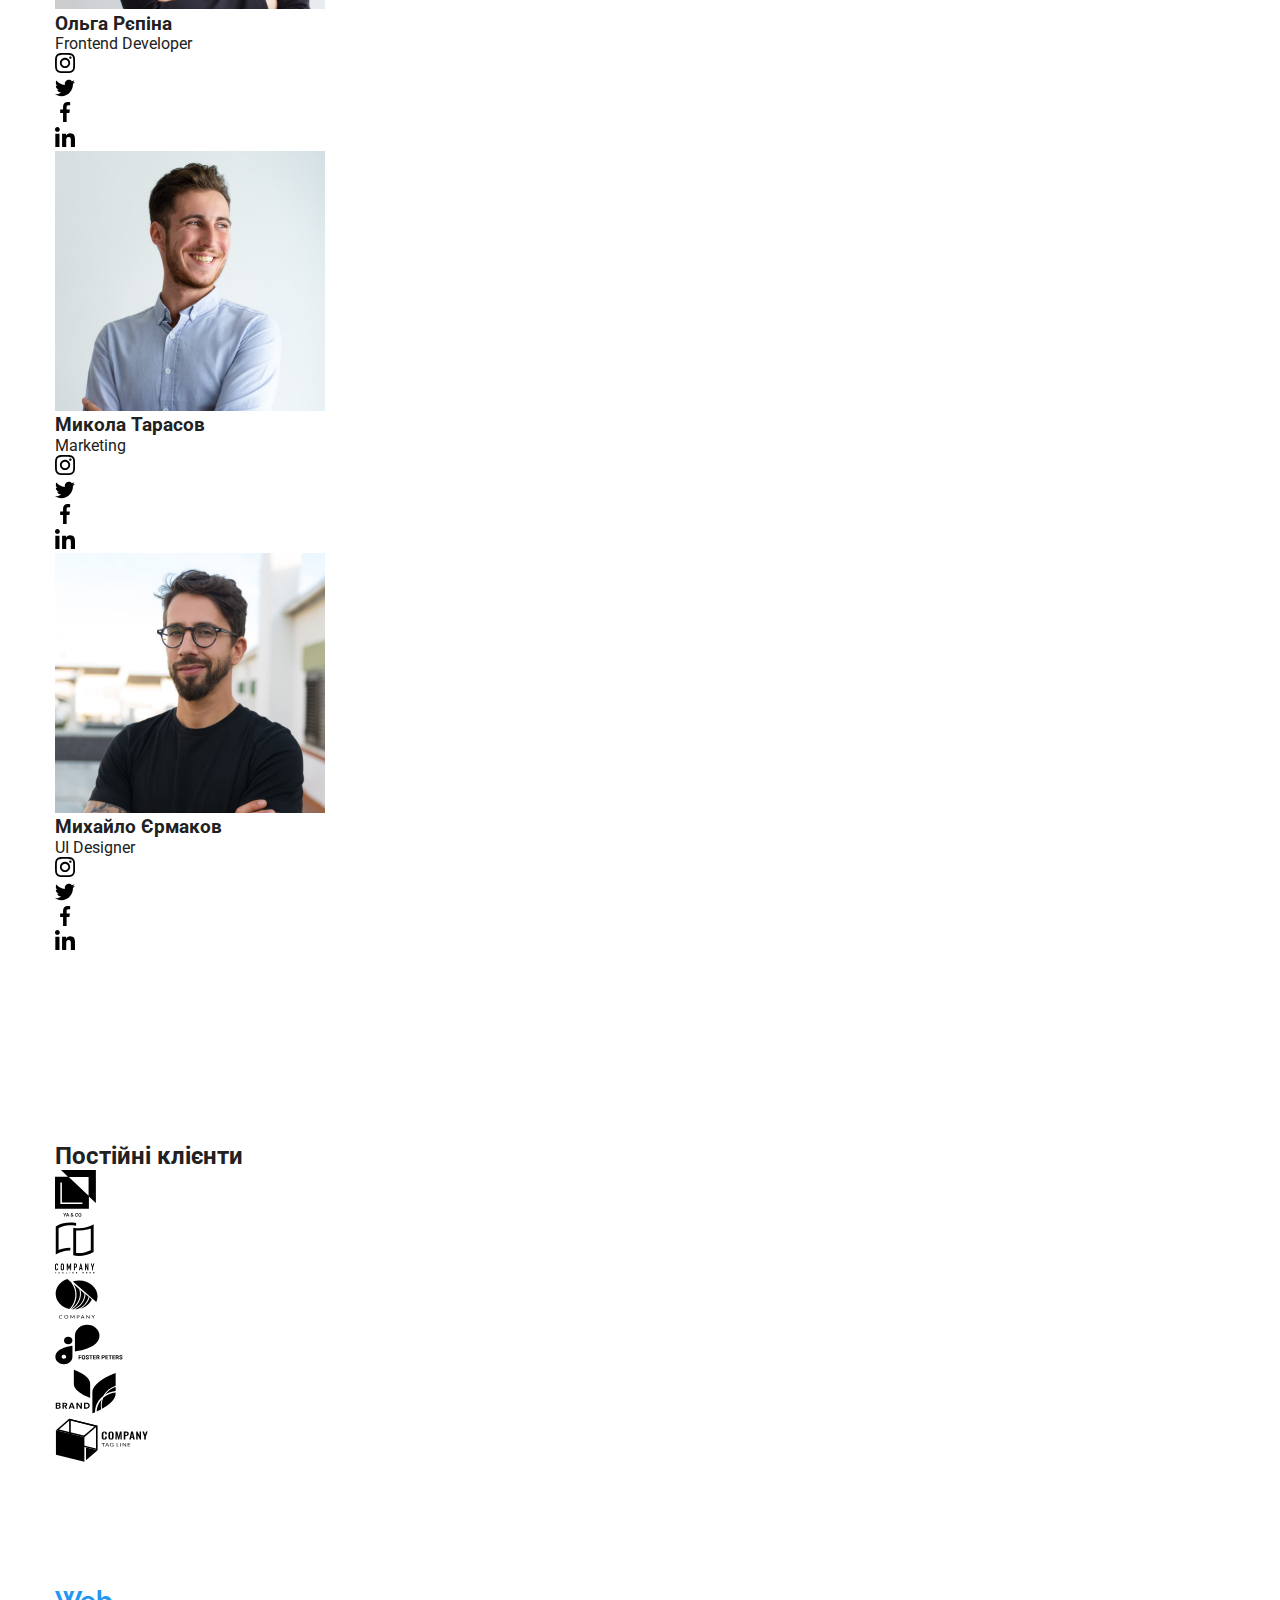
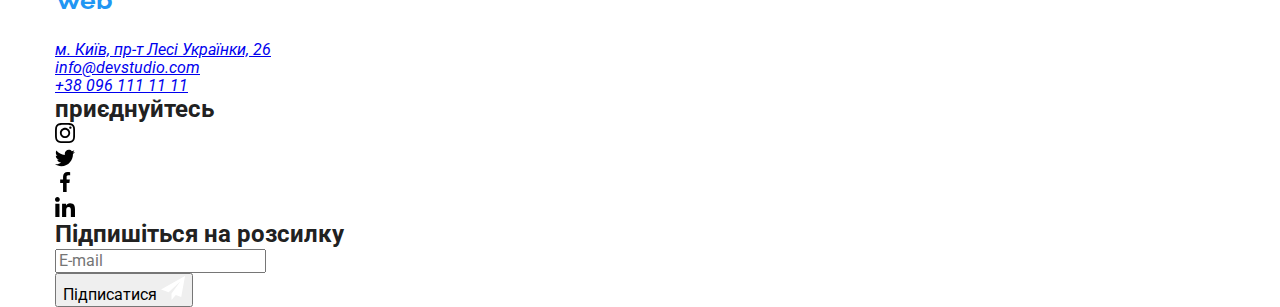
==== commit ad3f8642: "Sass" ====
--- a/index.html
+++ b/index.html
@@ -15,14 +15,14 @@
       rel="stylesheet"
       href="https://cdnjs.cloudflare.com/ajax/libs/modern-normalize/1.1.0/modern-normalize.min.css"
     />
-    <link rel="stylesheet" href="./css/styles.css" />
+    <link rel="stylesheet" href="./css/main.min.css" />
   </head>
   <body>
     <!-- Header -->
     <header class="header">
       <div class="container flex-container">
         <nav class="flex-container">
-          <a href="#" class="logo">Web<span class="slogan">Studio</span></a>
+          <a href="#" class="logo">Web<span class="logo__text">Studio</span></a>
           <ul class="site-nav flex-container">
             <li class="site-nav__list">
               <a href="#" class="site-nav__link site-nav__link--current"
@@ -211,63 +211,63 @@
       <section class="section team">
         <div class="container">
           <h2 class="title">Наша команда</h2>
-          <ul class="list-ttl">
-            <li class="items">
+          <ul class="command">
+            <li class="command__items">
               <img
                 src="./images/img4.jpg"
                 alt="Дизайнер продукту"
                 width="270"
-                class="img"
-              />
-              <h3 class="team-title">Ігор Дем'яненко</h3>
-              <p class="team-sub" lang="en">Product Designer</p>
-              <ul class="team-social">
-                <li class="social-item">
-                  <a class="icon-shape" href=""
-                    ><svg
-                      viewBox="0 0 100 100"
-                      width="20"
-                      height="20"
-                      class="shape-item"
+                class="command__img"
+              />
+              <h3 class="command__title">Ігор Дем'яненко</h3>
+              <p class="comand__text" lang="en">Product Designer</p>
+              <ul class="social">
+                <li class="social__item">
+                  <a class="social__link" href=""
+                    ><svg
+                      viewBox="0 0 100 100"
+                      width="20"
+                      height="20"
+                      class="social__svg"
                     >
                       <use
                         xlink:href="./images/icons.svg#icon-instagram"
                       ></use></svg
                   ></a>
                 </li>
-                <li class="social-item">
-                  <a class="icon-shape" href=""
-                    ><svg
-                      viewBox="0 0 100 100"
-                      width="20"
-                      height="20"
-                      class="shape-item"
+                <li class="social__item">
+                  <a class="social__link" href=""
+                    ><svg
+                      viewBox="0 0 100 100"
+                      width="20"
+                      height="20"
+                      class="social__svg"
                     >
                       <use
                         xlink:href="./images/icons.svg#icon-twitter"
                       ></use></svg
                   ></a>
                 </li>
-                <li class="social-item">
-                  <a class="icon-shape" href=""
-                    ><svg
-                      viewBox="0 0 100 100"
-                      width="20"
-                      height="20"
-                      class="shape-item"
+                <li class="social__item">
+                  <a class="social__link" href=""
+                    ><svg
+                      viewBox="0 0 100 100"
+                      width="20"
+                      height="20"
+                      class="social__svg"
                     >
                       <use
                         xlink:href="./images/icons.svg#icon-facebook"
                       ></use></svg
                   ></a>
                 </li>
-                <li class="social-item">
-                  <a class="icon-shape" href=""
-                    ><svg
-                      viewBox="0 0 100 100"
-                      width="20"
-                      height="20"
-                      class="shape-item"
+                <li class="social__item">
+                  <a class="social__link" href=""
+                    ><svg
+                      viewBox="0 0 100 100"
+                      width="20"
+                      height="20"
+                      class="social__svg"
                     >
                       <use
                         xlink:href="./images/icons.svg#icon-linkedin"
@@ -276,62 +276,62 @@
                 </li>
               </ul>
             </li>
-            <li class="items">
+            <li class="command__items">
               <img
                 src="./images/img22.jpg"
                 alt="Розробник"
                 width="270"
-                class="img"
-              />
-              <h3 class="team-title">Ольга Рєпіна</h3>
-              <p class="team-sub" lang="en">Frontend Developer</p>
-              <ul class="team-social">
-                <li class="social-item">
-                  <a class="icon-shape" href=""
-                    ><svg
-                      viewBox="0 0 100 100"
-                      width="20"
-                      height="20"
-                      class="shape-item"
+                class="command__img"
+              />
+              <h3 class="command__title">Ольга Рєпіна</h3>
+              <p class="comand__text" lang="en">Frontend Developer</p>
+              <ul class="social">
+                <li class="social__item">
+                  <a class="social__link" href=""
+                    ><svg
+                      viewBox="0 0 100 100"
+                      width="20"
+                      height="20"
+                      class="social__svg"
                     >
                       <use
                         xlink:href="./images/icons.svg#icon-instagram"
                       ></use></svg
                   ></a>
                 </li>
-                <li class="social-item">
-                  <a class="icon-shape" href=""
-                    ><svg
-                      viewBox="0 0 100 100"
-                      width="20"
-                      height="20"
-                      class="shape-item"
+                <li class="social__item">
+                  <a class="social__link" href=""
+                    ><svg
+                      viewBox="0 0 100 100"
+                      width="20"
+                      height="20"
+                      class="social__svg"
                     >
                       <use
                         xlink:href="./images/icons.svg#icon-twitter"
                       ></use></svg
                   ></a>
                 </li>
-                <li class="social-item">
-                  <a class="icon-shape" href=""
-                    ><svg
-                      viewBox="0 0 100 100"
-                      width="20"
-                      height="20"
-                      class="shape-item"
+                <li class="social__item">
+                  <a class="social__link" href=""
+                    ><svg
+                      viewBox="0 0 100 100"
+                      width="20"
+                      height="20"
+                      class="social__svg"
                     >
                       <use
                         xlink:href="./images/icons.svg#icon-facebook"
                       ></use></svg
                   ></a>
                 </li>
-                <li class="social-item">
-                  <a class="icon-shape" href=""
-                    ><svg
-                      viewBox="0 0 100 100"
-                      width="20"
-                      height="20"
-                      class="shape-item"
+                <li class="social__item">
+                  <a class="social__link" href=""
+                    ><svg
+                      viewBox="0 0 100 100"
+                      width="20"
+                      height="20"
+                      class="social__svg"
                     >
                       <use
                         xlink:href="./images/icons.svg#icon-linkedin"
@@ -341,62 +341,62 @@
               </ul>
             </li>
 
-            <li class="items">
+            <li class="command__items">
               <img
                 src="./images/img6.jpg"
                 alt="Маркетолог"
                 width="270"
-                class="img"
-              />
-              <h3 class="team-title">Микола Тарасов</h3>
-              <p class="team-sub" lang="en">Marketing</p>
-              <ul class="team-social">
-                <li class="social-item">
-                  <a class="icon-shape" href=""
-                    ><svg
-                      viewBox="0 0 100 100"
-                      width="20"
-                      height="20"
-                      class="shape-item"
+                class="command__img"
+              />
+              <h3 class="command__title">Микола Тарасов</h3>
+              <p class="comand__text" lang="en">Marketing</p>
+              <ul class="social">
+                <li class="social__item">
+                  <a class="social__link" href=""
+                    ><svg
+                      viewBox="0 0 100 100"
+                      width="20"
+                      height="20"
+                      class="social__svg"
                     >
                       <use
                         xlink:href="./images/icons.svg#icon-instagram"
                       ></use></svg
                   ></a>
                 </li>
-                <li class="social-item">
-                  <a class="icon-shape" href=""
-                    ><svg
-                      viewBox="0 0 100 100"
-                      width="20"
-                      height="20"
-                      class="shape-item"
+                <li class="social__item">
+                  <a class="social__link" href=""
+                    ><svg
+                      viewBox="0 0 100 100"
+                      width="20"
+                      height="20"
+                      class="social__svg"
                     >
                       <use
                         xlink:href="./images/icons.svg#icon-twitter"
                       ></use></svg
                   ></a>
                 </li>
-                <li class="social-item">
-                  <a class="icon-shape" href=""
-                    ><svg
-                      viewBox="0 0 100 100"
-                      width="20"
-                      height="20"
-                      class="shape-item"
+                <li class="social__item">
+                  <a class="social__link" href=""
+                    ><svg
+                      viewBox="0 0 100 100"
+                      width="20"
+                      height="20"
+                      class="social__svg"
                     >
                       <use
                         xlink:href="./images/icons.svg#icon-facebook"
                       ></use></svg
                   ></a>
                 </li>
-                <li class="social-item">
-                  <a class="icon-shape" href=""
-                    ><svg
-                      viewBox="0 0 100 100"
-                      width="20"
-                      height="20"
-                      class="shape-item"
+                <li class="social__item">
+                  <a class="social__link" href=""
+                    ><svg
+                      viewBox="0 0 100 100"
+                      width="20"
+                      height="20"
+                      class="social__svg"
                     >
                       <use
                         xlink:href="./images/icons.svg#icon-linkedin"
@@ -405,62 +405,62 @@
                 </li>
               </ul>
             </li>
-            <li class="items">
+            <li class="command__items">
               <img
                 src="./images/img7.jpg"
                 alt="Дизайнер"
                 width="270"
-                class="img"
-              />
-              <h3 class="team-title">Михайло Єрмаков</h3>
-              <p class="team-sub" lang="en">UI Designer</p>
-              <ul class="team-social">
-                <li class="social-item">
-                  <a class="icon-shape" href=""
-                    ><svg
-                      viewBox="0 0 100 100"
-                      width="20"
-                      height="20"
-                      class="shape-item"
+                class="command__img"
+              />
+              <h3 class="command__title">Михайло Єрмаков</h3>
+              <p class="comand__text" lang="en">UI Designer</p>
+              <ul class="social">
+                <li class="social__item">
+                  <a class="social__link" href=""
+                    ><svg
+                      viewBox="0 0 100 100"
+                      width="20"
+                      height="20"
+                      class="social__svg"
                     >
                       <use
                         xlink:href="./images/icons.svg#icon-instagram"
                       ></use></svg
                   ></a>
                 </li>
-                <li class="social-item">
-                  <a class="icon-shape" href=""
-                    ><svg
-                      viewBox="0 0 100 100"
-                      width="20"
-                      height="20"
-                      class="shape-item"
+                <li class="social__item">
+                  <a class="social__link" href=""
+                    ><svg
+                      viewBox="0 0 100 100"
+                      width="20"
+                      height="20"
+                      class="social__svg"
                     >
                       <use
                         xlink:href="./images/icons.svg#icon-twitter"
                       ></use></svg
                   ></a>
                 </li>
-                <li class="social-item">
-                  <a class="icon-shape" href=""
-                    ><svg
-                      viewBox="0 0 100 100"
-                      width="20"
-                      height="20"
-                      class="shape-item"
+                <li class="social__item">
+                  <a class="social__link" href=""
+                    ><svg
+                      viewBox="0 0 100 100"
+                      width="20"
+                      height="20"
+                      class="social__svg"
                     >
                       <use
                         xlink:href="./images/icons.svg#icon-facebook"
                       ></use></svg
                   ></a>
                 </li>
-                <li class="social-item">
-                  <a class="icon-shape" href=""
-                    ><svg
-                      viewBox="0 0 100 100"
-                      width="20"
-                      height="20"
-                      class="shape-item"
+                <li class="social__item">
+                  <a class="social__link" href=""
+                    ><svg
+                      viewBox="0 0 100 100"
+                      width="20"
+                      height="20"
+                      class="social__svg"
                     >
                       <use
                         xlink:href="./images/icons.svg#icon-linkedin"
@@ -477,39 +477,39 @@
         <div class="container">
           <h2 class="title">Постійні клієнти</h2>
           <ul class="clients">
-            <li class="clients-list">
-              <a href="" class="clients-link"
-                ><svg width="41" height="47" class="icon-logo">
+            <li class="clients__list">
+              <a href="" class="clients__link"
+                ><svg width="41" height="47" class="clients__logo">
                   <use xlink:href="./images/icons.svg#icon-Logo-1"></use></svg
               ></a>
             </li>
-            <li class="clients-list">
-              <a href="" class="clients-link"
-                ><svg width="40" height="52" class="icon-logo">
+            <li class="clients__list">
+              <a href="" class="clients__link"
+                ><svg width="40" height="52" class="clients__logo">
                   <use xlink:href="./images/icons.svg#icon-Logo-2"></use></svg
               ></a>
             </li>
-            <li class="clients-list">
-              <a href="" class="clients-link"
-                ><svg width="43" height="41" class="icon-logo">
+            <li class="clients__list">
+              <a href="" class="clients__link"
+                ><svg width="43" height="41" class="clients__logo">
                   <use xlink:href="./images/icons.svg#icon-Logo-3"></use></svg
               ></a>
             </li>
-            <li class="clients-list">
-              <a href="" class="clients-link"
-                ><svg width="84" height="41" class="icon-logo">
+            <li class="clients__list">
+              <a href="" class="clients__link"
+                ><svg width="84" height="41" class="clients__logo">
                   <use xlink:href="./images/icons.svg#icon-Logo-4"></use></svg
               ></a>
             </li>
-            <li class="clients-list">
-              <a href="" class="clients-link"
-                ><svg width="62" height="45" class="icon-logo">
+            <li class="clients__list">
+              <a href="" class="clients__link"
+                ><svg width="62" height="45" class="clients__logo">
                   <use xlink:href="./images/icons.svg#icon-Logo-5"></use></svg
               ></a>
             </li>
-            <li class="clients-list">
-              <a href="" class="clients-link"
-                ><svg width="94" height="44" class="icon-logo">
+            <li class="clients__list">
+              <a href="" class="clients__link"
+                ><svg width="94" height="44" class="clients__logo">
                   <use xlink:href="./images/icons.svg#icon-Logo-6"></use></svg
               ></a>
             </li>
@@ -521,78 +521,80 @@
     <footer class="footer">
       <div class="container meta">
         <div class="col">
-          <a href="#" class="logo">Web<span class="caption">Studio</span></a>
+          <a href="#" class="logo"
+            >Web<span class="logo__text logo__text--inverse">Studio</span></a
+          >
           <address>
             <ul class="content">
-              <li class="content-link">
+              <li class="content__list">
                 <a
                   href="https://goo.gl/maps/CPtrU1FHBa2aNyZL9"
                   target="_blank"
                   rel="noopener noreferrer"
-                  class="text"
+                  class="content__link content__link--current"
                 >
                   м. Київ, пр-т Лесі Українки, 26
                 </a>
               </li>
-              <li class="content-link">
-                <a href="mailto:info@devstudio.com" class="copyright"
+              <li class="content__list">
+                <a href="mailto:info@devstudio.com" class="content__link"
                   >info@devstudio.com</a
                 >
               </li>
-              <li class="content-link">
-                <a href="tel:+380961111111" class="copyright"
+              <li class="content__list">
+                <a href="tel:+380961111111" class="content__link"
                   >+38 096 111 11 11</a
                 >
               </li>
             </ul>
           </address>
         </div>
-        <div class="aside">
-          <h2 class="aside-ttl">приєднуйтесь</h2>
-          <ul class="aside-list">
-            <li class="aside-link">
-              <a href="" class="avatar">
-                <svg width="20" height="20" class="avatar-item">
+        <div>
+          <h2 class="subtitle">приєднуйтесь</h2>
+          <ul class="aside">
+            <li class="aside__list">
+              <a href="" class="aside__link">
+                <svg width="20" height="20" class="aside__svg">
                   <use xlink:href="./images/icons.svg#icon-instagram"></use>
                 </svg>
               </a>
             </li>
-            <li class="aside-link">
-              <a href="" class="avatar">
-                <svg width="20" height="20" class="avatar-item">
+            <li class="aside__list">
+              <a href="" class="aside__link">
+                <svg width="20" height="20" class="aside__svg">
                   <use xlink:href="./images/icons.svg#icon-twitter"></use>
                 </svg>
               </a>
             </li>
-            <li class="aside-link">
-              <a href="" class="avatar">
-                <svg width="20" height="20" class="avatar-item">
+            <li class="aside__list">
+              <a href="" class="aside__link">
+                <svg width="20" height="20" class="aside__svg">
                   <use xlink:href="./images/icons.svg#icon-facebook"></use>
                 </svg>
               </a>
             </li>
-            <li class="aside-link">
-              <a href="" class="avatar">
-                <svg width="20" height="20" class="avatar-item">
+            <li class="aside__list">
+              <a href="" class="aside__link">
+                <svg width="20" height="20" class="aside__svg">
                   <use xlink:href="./images/icons.svg#icon-linkedin"></use>
                 </svg>
               </a>
             </li>
           </ul>
         </div>
-        <div class="subscribe">
-          <h2 class="aside-ttl">Підпишіться на розсилку</h2>
+        <div class="distribution">
+          <h2 class="subtitle">Підпишіться на розсилку</h2>
           <div class="grid">
             <form>
               <input
-                class="mail"
+                class="grid__input"
                 type="email"
                 name="email"
                 placeholder="E-mail"
               />
             </form>
-            <button type="button" class="send">
-              <span class="send-link">Підписатися</span>
+            <button type="button" class="knob">
+              <span class="knob__text">Підписатися</span>
               <svg width="24" height="24">
                 <use xlink:href="./images/icons.svg#icon-send"></use>
               </svg>
--- a/css/main.min.css
+++ b/css/main.min.css
@@ -0,0 +1 @@
+body{color:#212121;background-color:#fff;font-family:"Roboto",sans-serif}ul{padding:0;margin:0;list-style:none}h1,h2,h3,h4,h5,h6,p{margin-top:0;margin-bottom:0}.container{width:1200px;margin:0 auto;padding-left:15px;padding-right:15px}.section{padding-top:94px;padding-bottom:94px}.section.hero{padding-top:200px;padding-bottom:200px;text-align:center}.section.features{padding-bottom:47px}.section.wrap{padding-top:47px}.header{border-bottom:1px solid #ececec}.flex-container{display:flex;align-items:center}.logo{display:inline-block;padding:24px 0 25px;color:#2196f3;text-decoration:none;font-family:"Raleway",sans-serif;font-size:26px;font-weight:700;line-height:1.19}.logo__text{color:#000}.logo__text--inverse{color:#fff}.site-nav{display:flex;margin-left:93px}.site-nav__list:not(:last-child){margin-right:50px}.site-nav__list{position:relative}.site-nav__link{display:block;padding-top:32px;padding-bottom:32px;color:#212121;text-decoration:none;font-size:14px;font-weight:500;line-height:1.14;transition:color 250ms cubic-bezier(0.4, 0, 0.2, 1)}.site-nav__link--current{color:#2196f3}.site-nav__link--current::after{content:"";position:absolute;display:block;width:calc(100% + 6px);left:-3px;height:4px;bottom:-1px;background:#2196f3;border-radius:2px}.site-nav__link:hover,.site-nav__link:focus{color:#2196f3}.auth-nav{display:flex;margin-left:auto}.auth-nav__list:not(:last-child){margin-right:50px}.auth-nav__list{position:relative}.auth-nav__copy{display:inline-flex;align-items:center;padding-top:32px;padding-bottom:32px;color:#757575;text-decoration:none;font-size:14px;font-weight:500;line-height:1.14;transition:color 250ms cubic-bezier(0.4, 0, 0.2, 1)}.auth-nav__copy:hover,.auth-nav__copy:focus{color:#2196f3}.auth-nav__envelope{margin-right:10px;fill:#757575;transition:250ms cubic-bezier(0.4, 0, 0.2, 1)}.auth-nav__smartphone{margin-right:10px;fill:#757575;transition:250ms cubic-bezier(0.4, 0, 0.2, 1)}.auth-nav__copy:hover .auth-nav__envelope,.auth-nav__copy:focus .auth-nav__envelope{fill:#2196f3}.auth-nav__copy:hover .auth-nav__smartphone,.auth-nav__copy:focus .auth-nav__smartphone{fill:#2196f3}.hero{background-color:#2f303a;background-image:linear-gradient(rgba(47, 48, 58, 0.4), rgba(47, 48, 58, 0.4)),url(../images/header.jpg);background-size:cover;background-repeat:no-repeat;background-position:center;height:600px;max-width:1600px;margin-left:auto;margin-right:auto}.heading{max-width:696px;margin:0 auto 30px;color:#fff;font-size:44px;font-weight:900;line-height:1.36;text-transform:uppercase}.btn{padding:10px 32px;min-width:216px;background-color:#2196f3;color:#fff;box-shadow:0px 4px 4px rgba(0,0,0,.15);border-radius:4px;border:none;font-size:16px;font-weight:700;line-height:1.87;cursor:pointer;transition:background-color 250ms cubic-bezier(0.4, 0, 0.2, 1)}.btn:hover,.btn:focus{background-color:#188ce8}.backdrop{position:fixed;top:0;left:0;width:100%;height:100%;background-color:rgba(0,0,0,.2);opacity:1;z-index:1;transition:opacity 250ms cubic-bezier(0.4, 0, 0.2, 1),visibility 250 cubic-bezier(0.4, 0, 0.2, 1)}.backdrop.is-hidden{opacity:0;visibility:hidden;pointer-events:none}.modal{position:absolute;top:50%;left:50%;transform:translate(-50%, -50%);width:528px;height:581px;padding:40px;background-color:#fff;box-shadow:0px 1px 3px rgba(0,0,0,.12),0px 1px 1px rgba(0,0,0,.14),0px 2px 1px rgba(0,0,0,.2);border-radius:4px}.modal__stud{position:absolute;right:8px;top:8px;display:flex;align-items:center;width:30px;height:30px;margin-left:auto;background-color:#fff;border:1px solid rgba(0,0,0,.1);border-radius:50%;cursor:pointer;transition:fill 250ms cubic-bezier(0.4, 0, 0.2, 1)}.modal__stud:hover,.modal__stud:focus{fill:#2196f3}.modal__title{margin-bottom:12px;font-weight:700;font-size:20px;line-height:1.15;letter-spacing:.03em;text-align:center;color:#212121}/*# sourceMappingURL=main.min.css.map */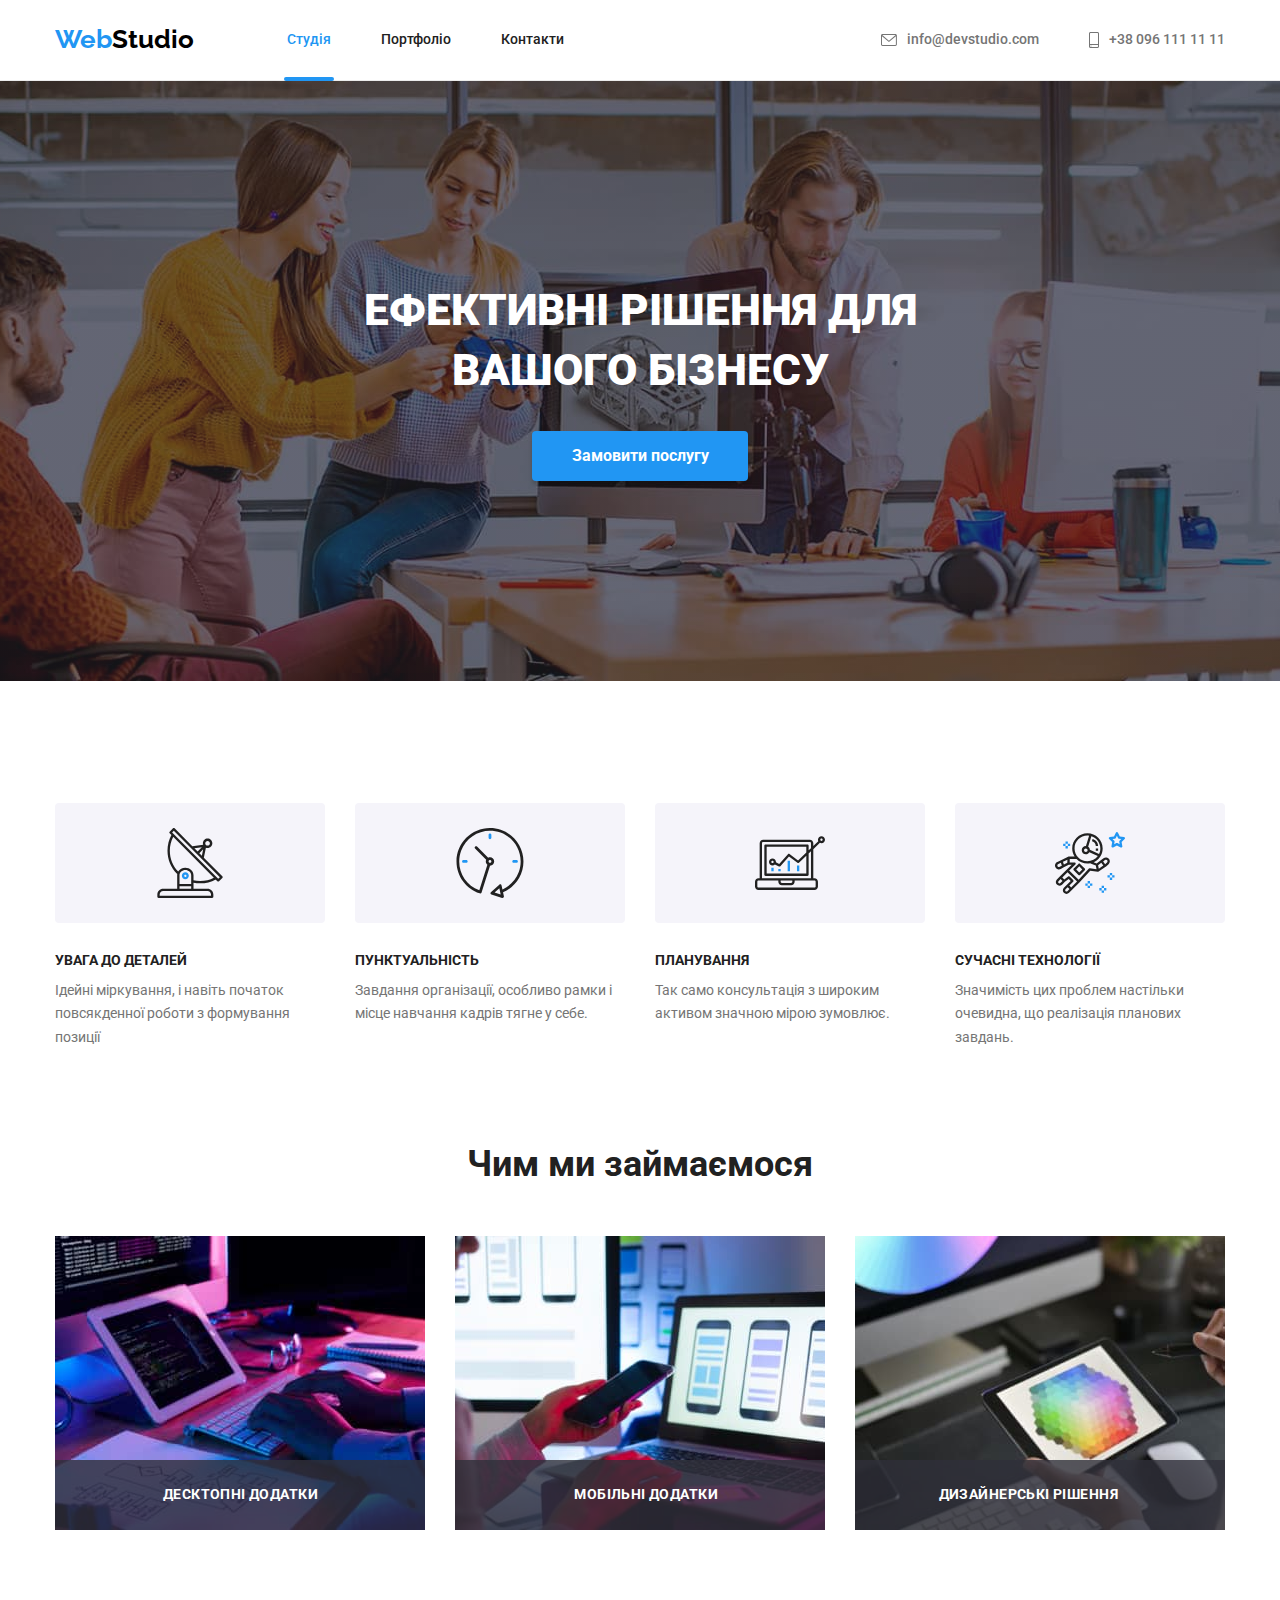
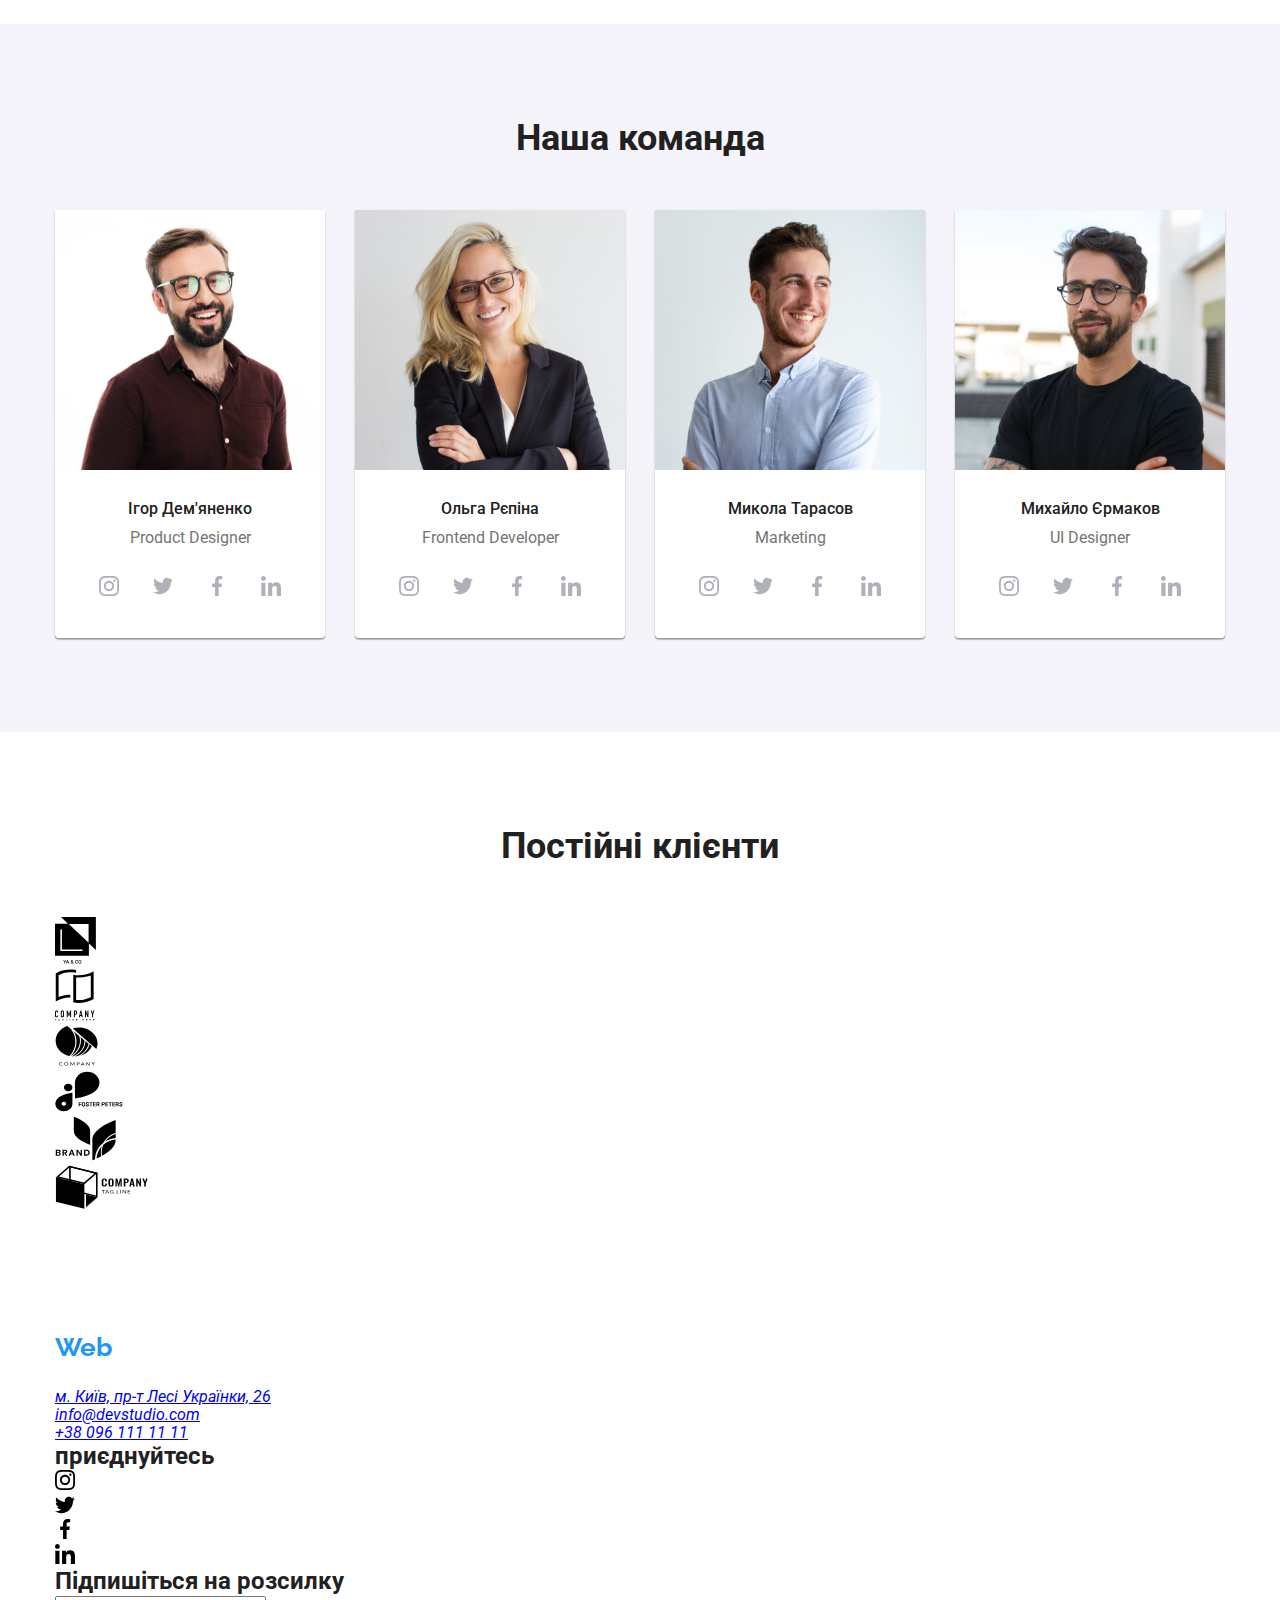
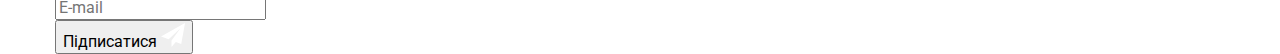
==== commit ab647308: "sass fixed" ====
--- a/index.html
+++ b/index.html
@@ -220,7 +220,7 @@
                 class="command__img"
               />
               <h3 class="command__title">Ігор Дем'яненко</h3>
-              <p class="comand__text" lang="en">Product Designer</p>
+              <p class="command__txt" lang="en">Product Designer</p>
               <ul class="social">
                 <li class="social__item">
                   <a class="social__link" href=""
@@ -284,7 +284,7 @@
                 class="command__img"
               />
               <h3 class="command__title">Ольга Рєпіна</h3>
-              <p class="comand__text" lang="en">Frontend Developer</p>
+              <p class="command__txt" lang="en">Frontend Developer</p>
               <ul class="social">
                 <li class="social__item">
                   <a class="social__link" href=""
@@ -349,7 +349,7 @@
                 class="command__img"
               />
               <h3 class="command__title">Микола Тарасов</h3>
-              <p class="comand__text" lang="en">Marketing</p>
+              <p class="command__txt" lang="en">Marketing</p>
               <ul class="social">
                 <li class="social__item">
                   <a class="social__link" href=""
@@ -413,7 +413,7 @@
                 class="command__img"
               />
               <h3 class="command__title">Михайло Єрмаков</h3>
-              <p class="comand__text" lang="en">UI Designer</p>
+              <p class="command__txt" lang="en">UI Designer</p>
               <ul class="social">
                 <li class="social__item">
                   <a class="social__link" href=""
--- a/css/main.min.css
+++ b/css/main.min.css
@@ -1 +1 @@
-body{color:#212121;background-color:#fff;font-family:"Roboto",sans-serif}ul{padding:0;margin:0;list-style:none}h1,h2,h3,h4,h5,h6,p{margin-top:0;margin-bottom:0}.container{width:1200px;margin:0 auto;padding-left:15px;padding-right:15px}.section{padding-top:94px;padding-bottom:94px}.section.hero{padding-top:200px;padding-bottom:200px;text-align:center}.section.features{padding-bottom:47px}.section.wrap{padding-top:47px}.header{border-bottom:1px solid #ececec}.flex-container{display:flex;align-items:center}.logo{display:inline-block;padding:24px 0 25px;color:#2196f3;text-decoration:none;font-family:"Raleway",sans-serif;font-size:26px;font-weight:700;line-height:1.19}.logo__text{color:#000}.logo__text--inverse{color:#fff}.site-nav{display:flex;margin-left:93px}.site-nav__list:not(:last-child){margin-right:50px}.site-nav__list{position:relative}.site-nav__link{display:block;padding-top:32px;padding-bottom:32px;color:#212121;text-decoration:none;font-size:14px;font-weight:500;line-height:1.14;transition:color 250ms cubic-bezier(0.4, 0, 0.2, 1)}.site-nav__link--current{color:#2196f3}.site-nav__link--current::after{content:"";position:absolute;display:block;width:calc(100% + 6px);left:-3px;height:4px;bottom:-1px;background:#2196f3;border-radius:2px}.site-nav__link:hover,.site-nav__link:focus{color:#2196f3}.auth-nav{display:flex;margin-left:auto}.auth-nav__list:not(:last-child){margin-right:50px}.auth-nav__list{position:relative}.auth-nav__copy{display:inline-flex;align-items:center;padding-top:32px;padding-bottom:32px;color:#757575;text-decoration:none;font-size:14px;font-weight:500;line-height:1.14;transition:color 250ms cubic-bezier(0.4, 0, 0.2, 1)}.auth-nav__copy:hover,.auth-nav__copy:focus{color:#2196f3}.auth-nav__envelope{margin-right:10px;fill:#757575;transition:250ms cubic-bezier(0.4, 0, 0.2, 1)}.auth-nav__smartphone{margin-right:10px;fill:#757575;transition:250ms cubic-bezier(0.4, 0, 0.2, 1)}.auth-nav__copy:hover .auth-nav__envelope,.auth-nav__copy:focus .auth-nav__envelope{fill:#2196f3}.auth-nav__copy:hover .auth-nav__smartphone,.auth-nav__copy:focus .auth-nav__smartphone{fill:#2196f3}.hero{background-color:#2f303a;background-image:linear-gradient(rgba(47, 48, 58, 0.4), rgba(47, 48, 58, 0.4)),url(../images/header.jpg);background-size:cover;background-repeat:no-repeat;background-position:center;height:600px;max-width:1600px;margin-left:auto;margin-right:auto}.heading{max-width:696px;margin:0 auto 30px;color:#fff;font-size:44px;font-weight:900;line-height:1.36;text-transform:uppercase}.btn{padding:10px 32px;min-width:216px;background-color:#2196f3;color:#fff;box-shadow:0px 4px 4px rgba(0,0,0,.15);border-radius:4px;border:none;font-size:16px;font-weight:700;line-height:1.87;cursor:pointer;transition:background-color 250ms cubic-bezier(0.4, 0, 0.2, 1)}.btn:hover,.btn:focus{background-color:#188ce8}.backdrop{position:fixed;top:0;left:0;width:100%;height:100%;background-color:rgba(0,0,0,.2);opacity:1;z-index:1;transition:opacity 250ms cubic-bezier(0.4, 0, 0.2, 1),visibility 250 cubic-bezier(0.4, 0, 0.2, 1)}.backdrop.is-hidden{opacity:0;visibility:hidden;pointer-events:none}.modal{position:absolute;top:50%;left:50%;transform:translate(-50%, -50%);width:528px;height:581px;padding:40px;background-color:#fff;box-shadow:0px 1px 3px rgba(0,0,0,.12),0px 1px 1px rgba(0,0,0,.14),0px 2px 1px rgba(0,0,0,.2);border-radius:4px}.modal__stud{position:absolute;right:8px;top:8px;display:flex;align-items:center;width:30px;height:30px;margin-left:auto;background-color:#fff;border:1px solid rgba(0,0,0,.1);border-radius:50%;cursor:pointer;transition:fill 250ms cubic-bezier(0.4, 0, 0.2, 1)}.modal__stud:hover,.modal__stud:focus{fill:#2196f3}.modal__title{margin-bottom:12px;font-weight:700;font-size:20px;line-height:1.15;letter-spacing:.03em;text-align:center;color:#212121}/*# sourceMappingURL=main.min.css.map */+body{color:#212121;background-color:#fff;font-family:"Roboto",sans-serif}ul{padding:0;margin:0;list-style:none}h1,h2,h3,h4,h5,h6,p{margin-top:0;margin-bottom:0}.container{width:1200px;margin:0 auto;padding-left:15px;padding-right:15px}.section{padding-top:94px;padding-bottom:94px}.section.hero{padding-top:200px;padding-bottom:200px;text-align:center}.section.features{padding-bottom:47px}.section.wrap{padding-top:47px}.header{border-bottom:1px solid #ececec}.flex-container{display:flex;align-items:center}.logo{display:inline-block;padding:24px 0 25px;color:#2196f3;text-decoration:none;font-family:"Raleway",sans-serif;font-size:26px;font-weight:700;line-height:1.19}.logo__text{color:#000}.logo__text--inverse{color:#fff}.site-nav{display:flex;margin-left:93px}.site-nav__list:not(:last-child){margin-right:50px}.site-nav__list{position:relative}.site-nav__link{display:block;padding-top:32px;padding-bottom:32px;color:#212121;text-decoration:none;font-size:14px;font-weight:500;line-height:1.14;transition:color 250ms cubic-bezier(0.4, 0, 0.2, 1)}.site-nav__link--current{color:#2196f3}.site-nav__link--current::after{content:"";position:absolute;display:block;width:calc(100% + 6px);left:-3px;height:4px;bottom:-1px;background:#2196f3;border-radius:2px}.site-nav__link:hover,.site-nav__link:focus{color:#2196f3}.auth-nav{display:flex;margin-left:auto}.auth-nav__list:not(:last-child){margin-right:50px}.auth-nav__list{position:relative}.auth-nav__copy{display:inline-flex;align-items:center;padding-top:32px;padding-bottom:32px;color:#757575;text-decoration:none;font-size:14px;font-weight:500;line-height:1.14;transition:color 250ms cubic-bezier(0.4, 0, 0.2, 1)}.auth-nav__copy:hover,.auth-nav__copy:focus{color:#2196f3}.auth-nav__envelope{margin-right:10px;fill:#757575;transition:250ms cubic-bezier(0.4, 0, 0.2, 1)}.auth-nav__smartphone{margin-right:10px;fill:#757575;transition:250ms cubic-bezier(0.4, 0, 0.2, 1)}.auth-nav__copy:hover .auth-nav__envelope,.auth-nav__copy:focus .auth-nav__envelope{fill:#2196f3}.auth-nav__copy:hover .auth-nav__smartphone,.auth-nav__copy:focus .auth-nav__smartphone{fill:#2196f3}.hero{background-color:#2f303a;background-image:linear-gradient(rgba(47, 48, 58, 0.4), rgba(47, 48, 58, 0.4)),url(../images/header.jpg);background-size:cover;background-repeat:no-repeat;background-position:center;height:600px;max-width:1600px;margin-left:auto;margin-right:auto}.heading{max-width:696px;margin:0 auto 30px;color:#fff;font-size:44px;font-weight:900;line-height:1.36;text-transform:uppercase}.btn{padding:10px 32px;min-width:216px;background-color:#2196f3;color:#fff;box-shadow:0px 4px 4px rgba(0,0,0,.15);border-radius:4px;border:none;font-size:16px;font-weight:700;line-height:1.87;cursor:pointer;transition:background-color 250ms cubic-bezier(0.4, 0, 0.2, 1)}.btn:hover,.btn:focus{background-color:#188ce8}.backdrop{position:fixed;top:0;left:0;width:100%;height:100%;background-color:rgba(0,0,0,.2);opacity:1;z-index:1;transition:opacity 250ms cubic-bezier(0.4, 0, 0.2, 1),visibility 250 cubic-bezier(0.4, 0, 0.2, 1)}.backdrop.is-hidden{opacity:0;visibility:hidden;pointer-events:none}.modal{position:absolute;top:50%;left:50%;transform:translate(-50%, -50%);width:528px;height:581px;padding:40px;background-color:#fff;box-shadow:0px 1px 3px rgba(0,0,0,.12),0px 1px 1px rgba(0,0,0,.14),0px 2px 1px rgba(0,0,0,.2);border-radius:4px}.modal__stud{position:absolute;right:8px;top:8px;display:flex;align-items:center;width:30px;height:30px;margin-left:auto;background-color:#fff;border:1px solid rgba(0,0,0,.1);border-radius:50%;cursor:pointer;transition:fill 250ms cubic-bezier(0.4, 0, 0.2, 1)}.modal__stud:hover,.modal__stud:focus{fill:#2196f3}.modal__title{margin-bottom:12px;font-weight:700;font-size:20px;line-height:1.15;letter-spacing:.03em;text-align:center;color:#212121}.form{margin-left:auto;margin-right:auto}.form__text{display:block;margin-bottom:4px;text-align:left;font-size:12px;letter-spacing:.01em;font-weight:400;line-height:1.17;color:#757575}.form__field{position:relative;display:flex;flex-direction:column;margin-bottom:10px;cursor:pointer}.form__input{padding:12px 42px;height:40px;width:100%;border-radius:4px;border:1px solid rgba(33,33,33,.2);outline:none;transition:border 250ms cubic-bezier(0.4, 0, 0.2, 1);cursor:pointer}.form__input:hover,.form__input:focus{border:1px solid #2196f3}.form__svg{position:absolute;top:50%;transform:translateY(-50%);left:12px;transition:fill 250ms cubic-bezier(0.4, 0, 0.2, 1)}.form__input:hover+.form__svg,.form__input:focus+.form__svg{fill:#2196f3}.form__coment{margin-bottom:20px;border:1px solid rgba(33,33,33,.2);border-radius:4px;padding:12px 16px;resize:none;height:120px;transition:border 250ms cubic-bezier(0.4, 0, 0.2, 1);cursor:pointer}.form__coment::-moz-placeholder{font-size:12px;line-height:1.17;letter-spacing:.01em;color:rgba(117,117,117,.5)}.form__coment:-ms-input-placeholder{font-size:12px;line-height:1.17;letter-spacing:.01em;color:rgba(117,117,117,.5)}.form__coment::placeholder{font-size:12px;line-height:1.17;letter-spacing:.01em;color:rgba(117,117,117,.5)}.form__coment:hover,.form__coment:focus{outline:none;border:1px solid #2196f3}.form__label{display:flex;justify-content:center;align-items:center;margin-bottom:30px;cursor:pointer}.form__checkbox{-webkit-appearance:none;-moz-appearance:none;appearance:none}.form__icon{width:16px;height:15px;margin-right:7px;border:2px solid #000;border-radius:2px;transition:250ms cubic-bezier(0.4, 0, 0.2, 1)}.form__checkbox:checked+.form__icon{background-color:#2196f3;border-radius:2px;border-color:#2196f3}.form__desk{font-size:14px;line-height:1.71;letter-spacing:.03em;color:#757575}.form__link{color:#2196f3;font-size:14px;line-height:1.71;letter-spacing:.03em}.submit{padding:10px 52px;min-width:200px;background-color:#2196f3;color:#fff;box-shadow:0px 4px 4px rgba(0,0,0,.15);border-radius:4px;border:none;font-size:16px;font-weight:700;line-height:1.87;cursor:pointer;transition:background-color 250ms cubic-bezier(0.4, 0, 0.2, 1)}.submit:hover,.submit:focus{background-color:#188ce8}.visually-hidden{transform:scale(0)}.post{display:flex}.post__list{width:calc(100% - 22.5px)}.post__list:not(:last-child){margin-right:30px}.post__svg{display:flex;justify-content:center;align-items:center;background-color:#f5f4fa;height:120px;margin-bottom:30px;border-radius:4px}.post__title{margin-bottom:10px;color:#212121;font-size:14px;font-weight:700;line-height:1.14;text-transform:uppercase}.post__text{color:#757575;font-size:14px;line-height:1.71;text-align:left}.title{margin-bottom:50px;font-size:36px;font-weight:700;line-height:1.16;text-align:center}.label{display:flex}.label__list::before{content:"";position:absolute;width:100%;height:70px;bottom:0;background:rgba(47,48,58,.8)}.label__list{margin-right:30px;width:calc(100% - 20px);position:relative}.label__image{display:block}.label__text{position:absolute;font-size:14px;text-transform:uppercase;font-weight:700;line-height:1.14;letter-spacing:.03em;bottom:27px;right:107px;color:#fff}.team{background-color:#f5f4fa}.command{display:flex}.command__items{background-color:#fff;box-shadow:0px 1px 3px rgba(0,0,0,.12),0px 1px 1px rgba(0,0,0,.14),0px 2px 1px rgba(0,0,0,.2);border-radius:0px 0px 4px 4px;text-align:center;width:calc(100% - 22.5px)}.command__items:not(:last-child){margin-right:30px}.command__img{display:block;margin-bottom:30px}.command__txt{color:#757575;font-size:16px;line-height:1.18;margin-bottom:16px}.command__title{margin-bottom:10px;color:#212121;font-weight:500;font-size:16px;line-height:1.18}.social{display:flex;justify-content:center;gap:10px}.social__link{display:flex;justify-content:center;align-items:center;width:44px;height:44px;border-radius:50%;transition:background-color 250ms cubic-bezier(0.4, 0, 0.2, 1),border-radius 250ms cubic-bezier(0.4, 0, 0.2, 1)}.social__item{margin-bottom:30px}.social__link:hover,.social__link:focus{background-color:#2196f3}.social__svg{fill:#afb1b8}.social__link:hover .social__svg,.social__link:focus .social__svg{fill:#fff}/*# sourceMappingURL=main.min.css.map */